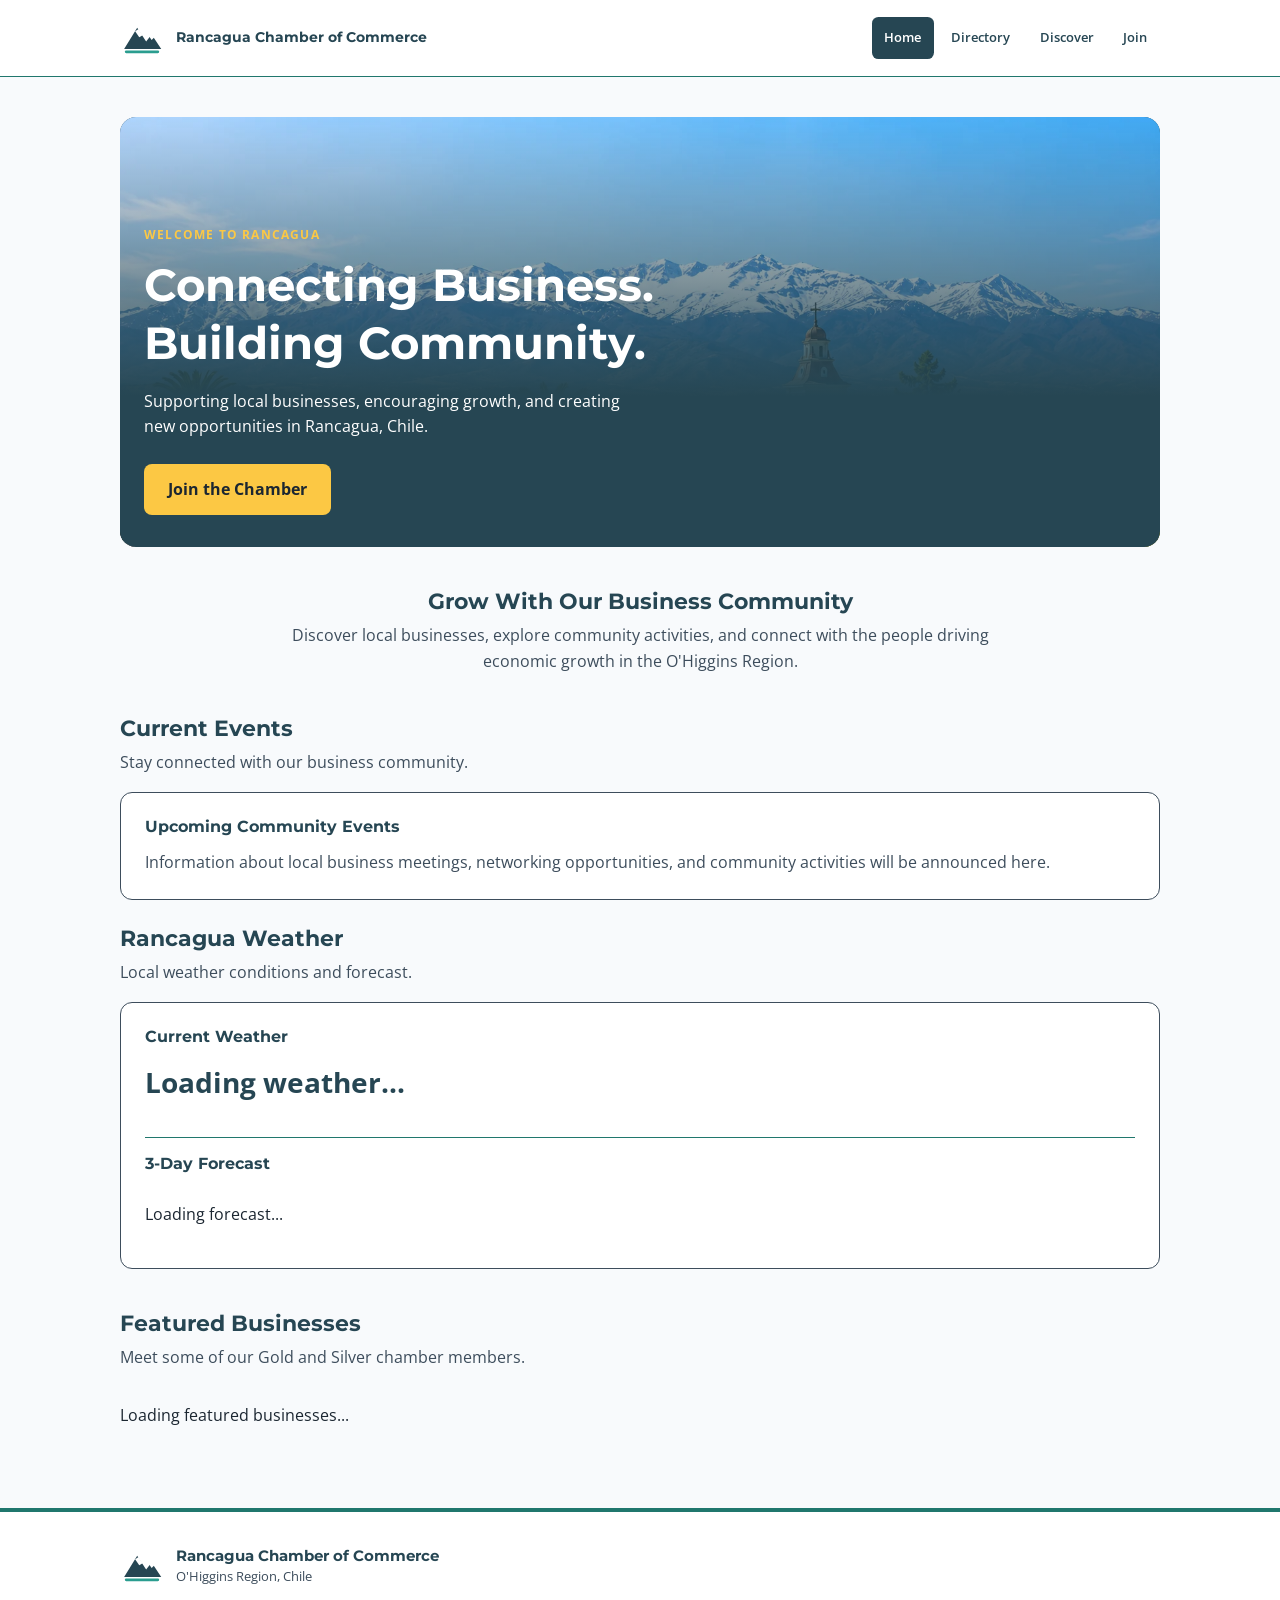
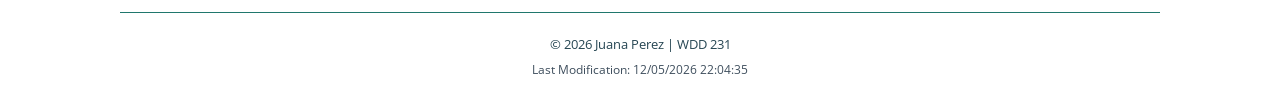
==== chamber/index.html @ cb7393d9 "create chamber/index and css to home" ====
<!DOCTYPE html>
<html lang="en">

<head>
    <meta charset="UTF-8">
    <meta name="viewport" content="width=device-width, initial-scale=1.0">

    <title>Home | Rancagua Chamber of Commerce</title>
    <meta name="description"
        content="Welcome to the Rancagua Chamber of Commerce. Discover local businesses, community events, weather updates, and opportunities to connect in Rancagua, Chile.">
    <meta name="author" content="Juana Perez">
    <meta name="theme-color" content="#264653">

    <link rel="icon" type="image/svg+xml" href="images/favicon.svg">

    <meta property="og:type" content="website">
    <meta property="og:title" content="Home | Rancagua Chamber of Commerce">
    <meta property="og:description"
        content="Connect with local businesses, discover events, and explore opportunities in Rancagua, Chile.">
    <meta property="og:image" content="https://jpgitidaho.github.io/wdd231/chamber/images/og-image.webp">
    <meta property="og:url" content="https://jpgitidaho.github.io/wdd231/chamber/index.html">
    <meta property="og:locale" content="en_US">

    <link rel="preconnect" href="https://fonts.googleapis.com">
    <link rel="preconnect" href="https://fonts.gstatic.com" crossorigin>
    <link
        href="https://fonts.googleapis.com/css2?family=Montserrat:wght@400;500;600;700;800&family=Open+Sans:wght@400;500;600;700&display=swap"
        rel="stylesheet">

    <link rel="stylesheet" href="styles/normalize.css">
    <link rel="stylesheet" href="styles/small.css">
    <link rel="stylesheet" href="styles/larger.css">

    <script src="scripts/navigation.js" defer></script>
    <script src="scripts/date.js" defer></script>
</head>

<body>
    <header class="site-header">
        <div class="header-container">
            <a href="index.html" class="brand" aria-label="Rancagua Chamber of Commerce - Home">
                <img src="images/favicon.svg" alt="" width="48" height="48">
                <span class="brand-name">Rancagua Chamber of Commerce</span>
            </a>

            <button id="menu-button" class="menu-button" type="button" aria-label="Open navigation menu"
                aria-controls="primary-navigation" aria-expanded="false">
                ☰
            </button>
        </div>
    </header>

    <nav id="primary-navigation" class="site-nav" aria-label="Main navigation">
        <ul>
            <li><a href="index.html" aria-current="page">Home</a></li>
            <li><a href="directory.html">Directory</a></li>
            <li><a href="discover.html">Discover</a></li>
            <li><a href="join.html">Join</a></li>
        </ul>
    </nav>

    <main>
        <section class="home-hero" aria-labelledby="home-heading">
            <img src="images/chamber-home-hero.webp" alt="Panoramic view of Rancagua and the Andes" width="1599" height="900"
                fetchpriority="high">

            <div class="hero-content">
                <p class="hero-eyebrow">WELCOME TO RANCAGUA</p>
                <h1 id="home-heading">Connecting Business. Building Community.</h1>
                <p>Supporting local businesses, encouraging growth, and creating new opportunities in Rancagua, Chile.
                </p>
                <a href="join.html" class="hero-cta">Join the Chamber</a>
            </div>
        </section>

        <section class="home-intro" aria-labelledby="welcome-heading">
            <h2 id="welcome-heading">Grow With Our Business Community</h2>
            <p>Discover local businesses, explore community activities, and connect with the people driving economic
                growth in the O'Higgins Region.</p>
        </section>

        <div class="home-information">
            <section class="home-events" aria-labelledby="events-heading">
                <div class="section-heading">
                    <h2 id="events-heading">Current Events</h2>
                    <p>Stay connected with our business community.</p>
                </div>

                <div class="events-container">
                    <article class="event-card">
                        <h3>Upcoming Community Events</h3>
                        <p>Information about local business meetings, networking opportunities, and community activities
                            will be announced here.</p>
                    </article>
                </div>
            </section>

            <section class="home-weather" aria-labelledby="weather-heading">
                <div class="section-heading">
                    <h2 id="weather-heading">Rancagua Weather</h2>
                    <p>Local weather conditions and forecast.</p>
                </div>

                <div class="weather-card">
                    <div class="current-weather">
                        <h3>Current Weather</h3>
                        <p id="weather-temperature">Loading weather...</p>
                        <p id="weather-description"></p>
                    </div>

                    <div class="weather-forecast">
                        <h3>3-Day Forecast</h3>
                        <div id="forecast-container" aria-live="polite">
                            <p>Loading forecast...</p>
                        </div>
                    </div>
                </div>
            </section>
        </div>

        <section class="home-spotlights" aria-labelledby="spotlights-heading">
            <div class="section-heading">
                <h2 id="spotlights-heading">Featured Businesses</h2>
                <p>Meet some of our Gold and Silver chamber members.</p>
            </div>
            <div id="spotlight-container" class="members-grid" aria-live="polite">
                <p>Loading featured businesses...</p>
            </div>
        </section>
    </main>

    <footer id="site-footer" class="site-footer">
        <div class="footer-container">
            <div class="footer-top">
                <div class="footer-brand">
                    <img src="images/favicon.svg" alt="" width="48" height="48">
                    <div>
                        <h2>Rancagua Chamber of Commerce</h2>
                        <p>O'Higgins Region, Chile</p>
                    </div>
                </div>
            </div>

            <div class="footer-bottom">
                <p>&copy; <span id="currentyear"></span> Juana Perez | WDD 231</p>
                <p class="last-modified">
                    Last Modification: <span id="lastModified"></span>
                </p>
            </div>
        </div>
    </footer>
</body>

</html>
---- chamber/styles/small.css ----
:root {
    --primary: #264653;
    --secondary: #20776d;
    --accent: #fcc844;
    --background: #F8FAFC;
    --surface: #FFFFFF;
    --text: #1B2631;
    --text-muted: #3D4D5C;
}

* {
    box-sizing: border-box;
}

body {
    min-width: 320px;
    margin: 0;
    background: var(--background);
    color: var(--text);
    font-family: "Open Sans", sans-serif;
    line-height: 1.6;
}

h1,
h2,
h3 {
    font-family: "Montserrat", sans-serif;
    line-height: 1.3;
}

img {
    display: block;
    max-width: 100%;
}

button {
    font: inherit;
    cursor: pointer;
}

a {
    color: var(--primary);
}

a:focus-visible,
button:focus-visible {
    outline: 3px solid var(--accent);
    outline-offset: 3px;
}

.site-header {
    background: var(--surface);
}

.header-container {
    display: flex;
    align-items: center;
    justify-content: space-between;
    gap: 1rem;
    max-width: 1040px;
    min-height: 72px;
    margin: auto;
    padding: 0.75rem 1rem;
}

.brand,
.footer-brand {
    display: flex;
    align-items: center;
    gap: 0.75rem;
}

.brand {
    min-width: 0;
    text-decoration: none;
}

.brand img,
.footer-brand img {
    width: 44px;
    height: 44px;
    flex-shrink: 0;
}

.brand-name {
    font-family: "Montserrat", sans-serif;
    font-size: 0.85rem;
    font-weight: 700;
}

.menu-button {
    padding: 0.4rem 0.6rem;
    border: 1px solid var(--secondary);
    border-radius: 0.5rem;
    background: var(--surface);
    color: var(--primary);
    font-size: 1.5rem;
}

.site-nav {
    display: none;
    background: var(--primary);
}

.site-nav.open {
    display: block;
}

.site-nav ul {
    max-width: 1040px;
    margin: auto;
    padding: 0.5rem 1rem;
    list-style: none;
}

.site-nav a {
    display: block;
    padding: 0.8rem 1rem;
    border-radius: 0.4rem;
    color: var(--surface);
    font-weight: 600;
    text-decoration: none;
}

.site-nav a:hover,
.site-nav a[aria-current="page"] {
    background: var(--accent);
    color: var(--text);
}

main {
    width: min(100% - 2rem, 1040px);
    min-height: 100vh;
    margin: auto;
    padding: 1.75rem 0 3rem;
}

.directory-header {
    position: relative;
    overflow: hidden;
    padding: 2.25rem 1.5rem;
    border-radius: 1rem;
    background-color: var(--primary);
    color: var(--surface);
}

.directory-header::after {
    content: "";
    position: absolute;
    right: -70px;
    top: -90px;
    width: 240px;
    height: 240px;
    border: 2px solid var(--accent);
    border-radius: 50%;
    opacity: 0.35;
    pointer-events: none;
}

.directory-header-content {
    position: relative;
    z-index: 1;
    max-width: 650px;
}

.directory-eyebrow {
    display: inline-block;
    margin: 0 0 1rem;
    padding: 0.35rem 0.7rem;
    border: 1px solid var(--accent);
    border-radius: 0.35rem;
    color: var(--surface);
    font-size: 0.7rem;
    font-weight: 700;
    letter-spacing: 0.1em;
}

.directory-header h1 {
    margin: 0 0 0.8rem;
    color: var(--surface);
    font-size: clamp(1.8rem, 5vw, 2.7rem);
    font-weight: 800;
}

.directory-intro {
    max-width: 55ch;
    margin: 0;
    font-size: 0.9rem;
}

.directory-toolbar {
    display: flex;
    flex-wrap: wrap;
    align-items: center;
    justify-content: space-between;
    gap: 1rem;
    margin: 1.5rem 0 1.25rem;
    padding: 1rem;
    border: 1px solid var(--text-muted);
    border-radius: 0.75rem;
    background: var(--surface);
}

.directory-toolbar-text {
    display: flex;
    align-items: center;
    gap: 0.75rem;
}

.toolbar-indicator {
    width: 4px;
    height: 38px;
    border-radius: 4px;
    background: var(--secondary);
}

.directory-toolbar h2 {
    margin: 0;
    color: var(--primary);
    font-size: 1rem;
}

.directory-toolbar p {
    margin: 0;
    color: var(--text-muted);
    font-size: 0.75rem;
}

.directory-controls {
    display: flex;
    gap: 0.35rem;
    padding: 0.3rem;
    border-radius: 0.6rem;
    background: var(--background);
}

.view-button {
    padding: 0.6rem 0.85rem;
    border: 0;
    border-radius: 0.4rem;
    background: transparent;
    color: var(--primary);
    font-size: 0.8rem;
    font-weight: 700;
}

.view-button:hover {
    background: var(--accent);
    color: var(--text);
}

.view-button[aria-pressed="true"] {
    background: var(--primary);
    color: var(--surface);
}

.members-grid {
    display: grid;
    grid-template-columns: minmax(0, 1fr);
    align-items: start;
    gap: 1rem;
}

.member-card {
    min-width: 0;
    overflow: hidden;
    border: 1px solid var(--text-muted);
    border-radius: 0.75rem;
    background: var(--surface);
    transition: transform 0.25s ease;
}

.member-card:hover {
    transform: translateY(-4px);
}

.member-card img {
    width: 112px;
    height: 112px;
    margin: 1rem auto 0.35rem;
    object-fit: contain;
    border-radius: 0.4rem;
}

.member-info {
    padding: 0.85rem 1rem;
    overflow-wrap: anywhere;
}

.member-heading {
    display: flex;
    align-items: center;
    justify-content: space-between;
    flex-wrap: wrap;
    gap: 0.35rem;
    margin-bottom: 0.45rem;
}

.member-info .member-category {
    margin: 0;
    color: var(--primary);
    font-size: 0.7rem;
    font-weight: 700;
    text-transform: uppercase;
    letter-spacing: 0.04em;
}

.membership-badge {
    padding: 0.2rem 0.55rem;
    border-radius: 1rem;
    background: var(--background);
    color: var(--primary);
    font-size: 0.7rem;
    font-weight: 700;
}

.membership-1 {
    border: 1px solid var(--secondary);
}

.membership-2 {
    border: 1px solid var(--text-muted);
}

.membership-3 {
    background: var(--accent);
    color: var(--text);
}

.member-info h2 {
    margin: 0 0 0.4rem;
    color: var(--primary);
    font-size: 1.05rem;
}

.member-info p {
    margin: 0.25rem 0;
    color: var(--text-muted);
    font-size: 0.82rem;
}

.member-description {
    line-height: 1.55;
}

.member-details {
    margin-top: 0.7rem;
    padding-top: 0.65rem;
    border-top: 1px solid var(--secondary);
}

.member-address,
.member-phone {
    display: flex;
    align-items: flex-start;
    gap: 0.45rem;
}

.member-address::before {
    content: "⌖";
}

.member-phone::before {
    content: "☎";
}

.member-address::before,
.member-phone::before {
    flex-shrink: 0;
    color: var(--secondary);
}

.member-info a {
    display: inline-block;
    margin-top: 0.4rem;
    font-size: 0.82rem;
    font-weight: 700;
}

.member-details a:not([href]) {
    color: var(--text-muted);
    cursor: default;
    text-decoration: none;
}

.members-grid .member-card,
.members-grid .member-info {
    display: flex;
    flex-direction: column;
}

.members-grid .member-info {
    flex: 1;
}

.members-grid .member-description {
    flex: 1;
}

.members-list {
    display: flex;
    flex-direction: column;
    gap: 0.7rem;
}

.members-list .member-card img {
    display: none;
}

.members-list .member-heading,
.members-list .member-info h2 {
    margin-bottom: 0.3rem;
}

.members-list .member-description {
    margin: 0.25rem 0;
}

.members-list .member-details {
    margin-top: 0.5rem;
    padding-top: 0.5rem;
}
/******************Home**********************/

.home-hero {
    position: relative;
    min-height: 430px;
    overflow: hidden;
    border-radius: 1rem;
    background: var(--primary);
    color: var(--surface);
}

.home-hero img {
    position: absolute;
    width: 100%;
    height: 100%;
    object-fit: cover;
}

.home-hero::after {
    content: "";
    position: absolute;
    inset: 0;
    background: linear-gradient(
        0deg,
        var(--primary) 5%,
        var(--primary) 35%,
        transparent 100%
    );
}

.hero-content {
    position: relative;
    z-index: 1;
    display: flex;
    flex-direction: column;
    align-items: flex-start;
    justify-content: flex-end;
    min-height: 430px;
    padding: 2rem 1.5rem;
}

.hero-eyebrow {
    margin: 0 0 0.75rem;
    color: var(--accent);
    font-size: 0.75rem;
    font-weight: 700;
    letter-spacing: 0.1em;
}

.hero-content h1 {
    max-width: 550px;
    margin: 0;
    font-size: clamp(1.8rem, 6vw, 2.8rem);
}

.hero-content > p:not(.hero-eyebrow) {
    max-width: 480px;
    margin: 1rem 0 1.5rem;
}

.hero-cta {
    display: inline-block;
    padding: 0.8rem 1.5rem;
    border-radius: 0.5rem;
    background: var(--accent);
    color: var(--text);
    font-weight: 700;
    text-decoration: none;
    transition: transform 0.2s ease;
}

.hero-cta:hover {
    transform: translateY(-3px);
}

.hero-cta:focus-visible {
    outline: 3px solid var(--surface);
    outline-offset: 3px;
}

.home-intro {
    max-width: 750px;
    margin: 2.5rem auto;
    text-align: center;
}

.home-intro h2,
.section-heading h2 {
    margin: 0 0 0.5rem;
    color: var(--primary);
    font-size: 1.35rem;
}

.home-intro p,
.section-heading p {
    margin: 0;
    color: var(--text-muted);
}

.home-information {
    display: grid;
    gap: 1.5rem;
}

.home-events,
.home-weather,
.home-spotlights {
    min-width: 0;
}

.section-heading {
    margin-bottom: 1rem;
}

.events-container,
.weather-card {
    padding: 1.5rem;
    border: 1px solid var(--text-muted);
    border-radius: 0.75rem;
    background: var(--surface);
}

.event-card h3,
.weather-card h3 {
    margin: 0 0 0.75rem;
    color: var(--primary);
    font-size: 1rem;
}

.event-card p {
    margin: 0;
    color: var(--text-muted);
}

.current-weather {
    padding-bottom: 1rem;
    border-bottom: 1px solid var(--secondary);
}

#weather-temperature {
    margin: 0.5rem 0;
    color: var(--primary);
    font-size: 1.75rem;
    font-weight: 700;
}

#weather-description {
    color: var(--text-muted);
    text-transform: capitalize;
}

.weather-forecast {
    padding-top: 1rem;
}

#forecast-container {
    display: grid;
    gap: 0.75rem;
}

.home-spotlights {
    margin-top: 2.5rem;
}

.site-footer {
    border-top: 4px solid var(--secondary);
    background: var(--surface);
}

.footer-container {
    width: min(100% - 2rem, 1040px);
    margin: auto;
    padding: 2rem 0 1.5rem;
}

.footer-top {
    display: flex;
    align-items: center;
    gap: 1rem;
    padding-bottom: 1.5rem;
}

.footer-brand h2 {
    margin: 0;
    color: var(--primary);
    font-size: 0.95rem;
}

.footer-brand p {
    margin: 0;
    color: var(--text-muted);
    font-size: 0.82rem;
}

.footer-bottom {
    padding-top: 1rem;
    border-top: 1px solid var(--secondary);
    text-align: center;
}

.footer-bottom p {
    margin: 0.3rem 0;
    color: var(--primary);
    font-size: 0.82rem;
}

.footer-bottom .last-modified {
    color: var(--text-muted);
    font-size: 0.75rem;
}

@media (prefers-reduced-motion: reduce) {
    *,
    *::before,
    *::after {
        animation: none !important;
        transition: none !important;
    }
}
---- chamber/styles/larger.css ----
@media (min-width: 640px) {
    .directory-header {
        padding: 2.75rem;
    }

    .members-grid {
        grid-template-columns: repeat(2, minmax(0, 1fr));
    }
}

@media (min-width: 800px) {
    body {
        display: grid;
        grid-template-columns: minmax(0, 1fr) auto;
        grid-template-areas:
            "header nav"
            "main main"
            "footer footer";
        align-content: start;
    }

    .site-header {
        grid-area: header;
        display: flex;
        align-items: center;
        border-bottom: 1px solid var(--secondary);
    }

    .header-container {
        width: 100%;
        max-width: none;
        min-height: 76px;
        margin: 0;
        padding: 0.75rem 1rem 0.75rem
            max(1rem, calc((100vw - 1040px) / 2));
    }

    .menu-button {
        display: none;
    }

    .site-nav,
    .site-nav.open {
        grid-area: nav;
        display: flex;
        align-items: center;
        border-bottom: 1px solid var(--secondary);
        background: var(--surface);
    }

    .site-nav ul {
        display: flex;
        align-items: center;
        justify-content: flex-end;
        gap: 0.25rem;
        min-height: 76px;
        margin: 0;
        padding: 0 max(1rem, calc((100vw - 1040px) / 2)) 0 0;
    }

    .site-nav a {
        padding: 0.65rem 0.8rem;
        color: var(--primary);
        font-size: 0.83rem;
    }

    .site-nav a:hover,
    .site-nav a[aria-current="page"] {
        background: var(--primary);
        color: var(--surface);
    }

    main {
        grid-area: main;
        padding: 2.5rem 0 4rem;
    }

    .directory-header {
        padding: 3rem 3.25rem;
    }

    .directory-header h1 {
        font-size: 2.6rem;
    }

    .members-grid {
        grid-template-columns: repeat(3, minmax(0, 1fr));
    }

    .members-list .member-info {
        display: grid;
        grid-template-columns: 1fr 1.3fr 1.1fr;
        grid-template-rows: auto auto;
        align-items: start;
        gap: 0.25rem 1.5rem;
    }

    .members-list .member-heading {
        grid-column: 1;
        grid-row: 1;
        margin: 0;
    }

    .members-list .member-info h2 {
        grid-column: 1;
        grid-row: 2;
        margin: 0;
    }

    .members-list .member-description {
        grid-column: 2;
        grid-row: 1 / 3;
        align-self: center;
        margin: 0;
    }

    .members-list .member-details {
        grid-column: 3;
        grid-row: 1 / 3;
        align-self: center;
        margin: 0;
        padding: 0;
        border: 0;
    }

    .site-footer {
        grid-area: footer;
    }
}
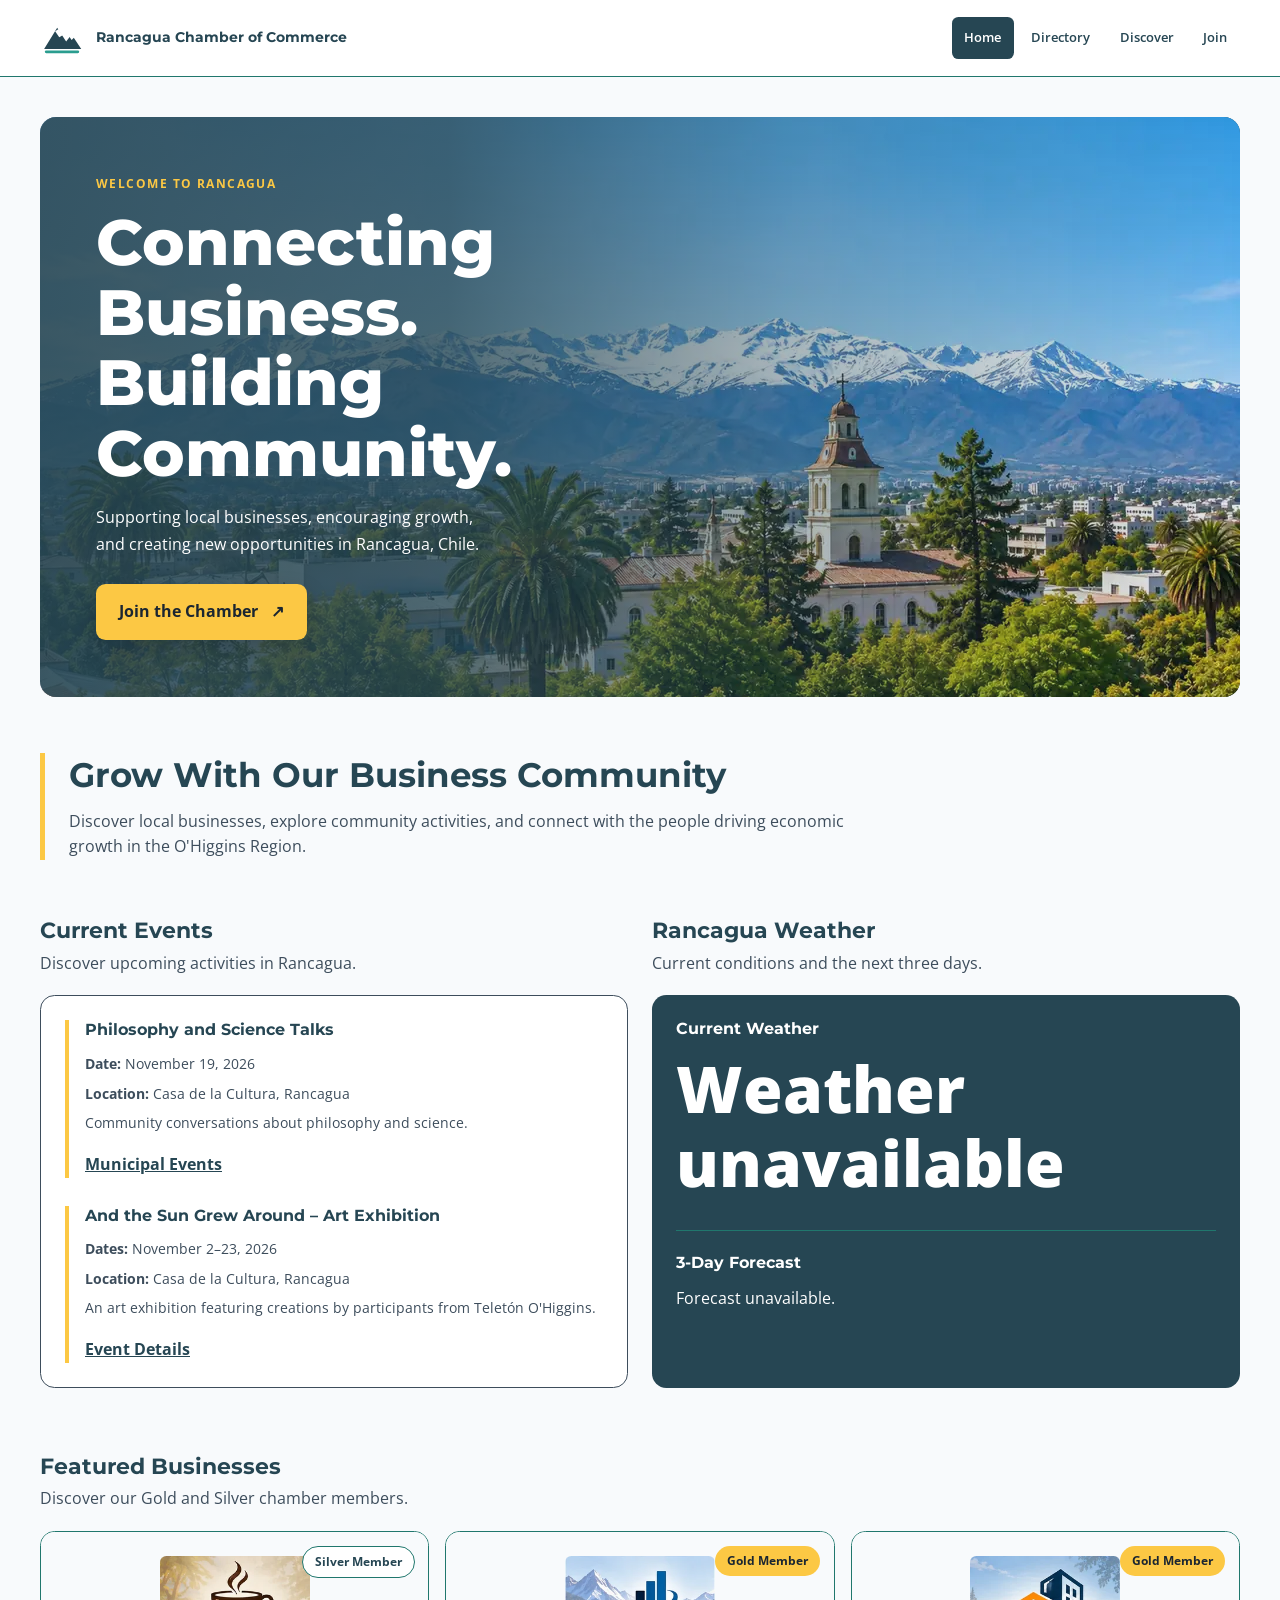
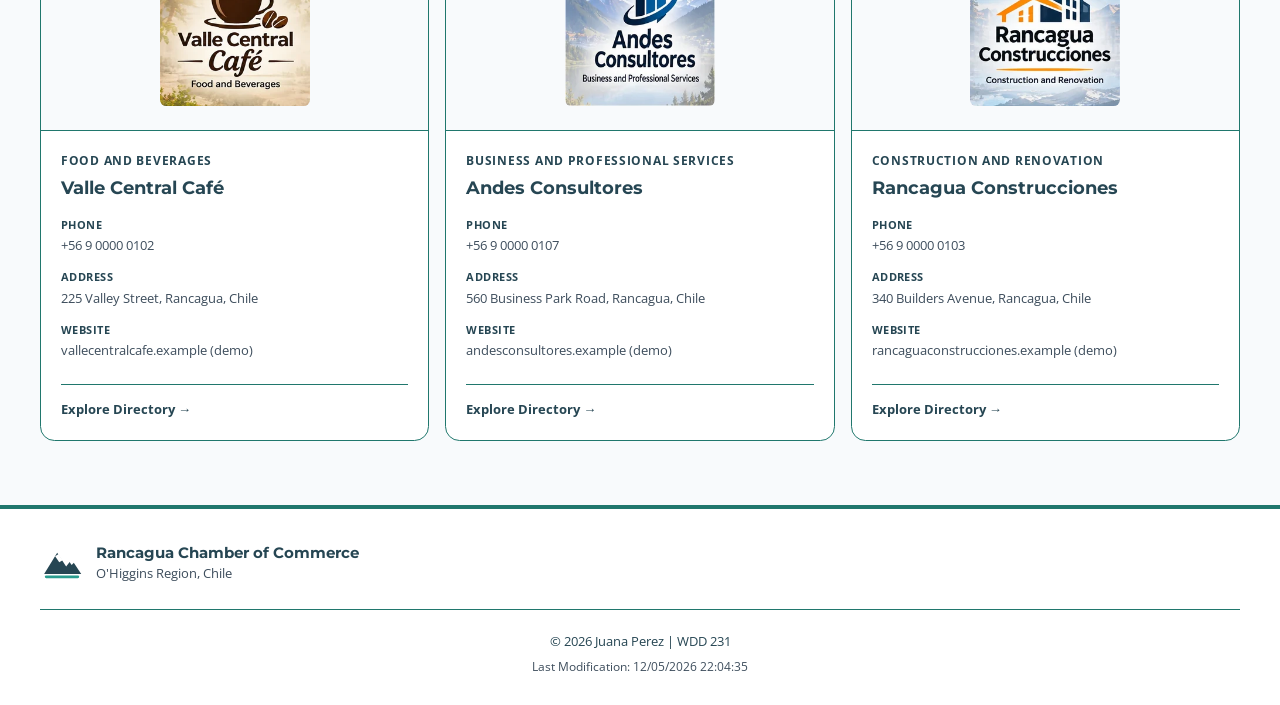
==== commit b29ce61b: "Complete W03 Chamber Home and accessibility improvements" ====
--- a/chamber/index.html
+++ b/chamber/index.html
@@ -1,31 +1,28 @@
+
 <!DOCTYPE html>
 <html lang="en">
 
 <head>
     <meta charset="UTF-8">
     <meta name="viewport" content="width=device-width, initial-scale=1.0">
+    <meta name="description" content="Explore local businesses, community events, weather, and membership opportunities with the Rancagua Chamber of Commerce in Chile.">
+    <meta name="author" content="Juana Perez">
+    <meta name="theme-color" content="#264653">
 
     <title>Home | Rancagua Chamber of Commerce</title>
-    <meta name="description"
-        content="Welcome to the Rancagua Chamber of Commerce. Discover local businesses, community events, weather updates, and opportunities to connect in Rancagua, Chile.">
-    <meta name="author" content="Juana Perez">
-    <meta name="theme-color" content="#264653">
 
     <link rel="icon" type="image/svg+xml" href="images/favicon.svg">
 
     <meta property="og:type" content="website">
     <meta property="og:title" content="Home | Rancagua Chamber of Commerce">
-    <meta property="og:description"
-        content="Connect with local businesses, discover events, and explore opportunities in Rancagua, Chile.">
+    <meta property="og:description" content="Supporting local businesses and connecting the community in Rancagua, Chile.">
     <meta property="og:image" content="https://jpgitidaho.github.io/wdd231/chamber/images/og-image.webp">
     <meta property="og:url" content="https://jpgitidaho.github.io/wdd231/chamber/index.html">
     <meta property="og:locale" content="en_US">
 
     <link rel="preconnect" href="https://fonts.googleapis.com">
     <link rel="preconnect" href="https://fonts.gstatic.com" crossorigin>
-    <link
-        href="https://fonts.googleapis.com/css2?family=Montserrat:wght@400;500;600;700;800&family=Open+Sans:wght@400;500;600;700&display=swap"
-        rel="stylesheet">
+    <link href="https://fonts.googleapis.com/css2?family=Montserrat:wght@400;500;600;700;800&family=Open+Sans:wght@400;500;600;700&display=swap" rel="stylesheet">
 
     <link rel="stylesheet" href="styles/normalize.css">
     <link rel="stylesheet" href="styles/small.css">
@@ -33,6 +30,8 @@
 
     <script src="scripts/navigation.js" defer></script>
     <script src="scripts/date.js" defer></script>
+    <script src="scripts/weather.js" defer></script>
+    <script src="scripts/spotlights.js" defer></script>
 </head>
 
 <body>
@@ -43,8 +42,13 @@
                 <span class="brand-name">Rancagua Chamber of Commerce</span>
             </a>
 
-            <button id="menu-button" class="menu-button" type="button" aria-label="Open navigation menu"
-                aria-controls="primary-navigation" aria-expanded="false">
+            <button
+                id="menu-button"
+                class="menu-button"
+                type="button"
+                aria-label="Open navigation menu"
+                aria-controls="primary-navigation"
+                aria-expanded="false">
                 ☰
             </button>
         </div>
@@ -61,36 +65,48 @@
 
     <main>
         <section class="home-hero" aria-labelledby="home-heading">
-            <img src="images/chamber-home-hero.webp" alt="Panoramic view of Rancagua and the Andes" width="1599" height="900"
+            <img
+                src="images/chamber-home-hero.webp"
+                alt="Panoramic landscape representing Rancagua and the Andes"
+                width="1599"
+                height="900"
                 fetchpriority="high">
 
             <div class="hero-content">
                 <p class="hero-eyebrow">WELCOME TO RANCAGUA</p>
                 <h1 id="home-heading">Connecting Business. Building Community.</h1>
-                <p>Supporting local businesses, encouraging growth, and creating new opportunities in Rancagua, Chile.
-                </p>
+                <p>Supporting local businesses, encouraging growth, and creating new opportunities in Rancagua, Chile.</p>
                 <a href="join.html" class="hero-cta">Join the Chamber</a>
             </div>
         </section>
 
         <section class="home-intro" aria-labelledby="welcome-heading">
             <h2 id="welcome-heading">Grow With Our Business Community</h2>
-            <p>Discover local businesses, explore community activities, and connect with the people driving economic
-                growth in the O'Higgins Region.</p>
+            <p>Discover local businesses, explore community activities, and connect with the people driving economic growth in the O'Higgins Region.</p>
         </section>
 
         <div class="home-information">
             <section class="home-events" aria-labelledby="events-heading">
                 <div class="section-heading">
                     <h2 id="events-heading">Current Events</h2>
-                    <p>Stay connected with our business community.</p>
+                    <p>Discover upcoming activities in Rancagua.</p>
                 </div>
 
                 <div class="events-container">
                     <article class="event-card">
-                        <h3>Upcoming Community Events</h3>
-                        <p>Information about local business meetings, networking opportunities, and community activities
-                            will be announced here.</p>
+                        <h3>Philosophy and Science Talks</h3>
+                        <p><strong>Date:</strong> November 19, 2026</p>
+                        <p><strong>Location:</strong> Casa de la Cultura, Rancagua</p>
+                        <p>Community conversations about philosophy and science.</p>
+                        <a href="https://munirancagua.gob.cl/" target="_blank" rel="noopener noreferrer">Municipal Events</a>
+                    </article>
+
+                    <article class="event-card">
+                        <h3>And the Sun Grew Around – Art Exhibition</h3>
+                        <p><strong>Dates:</strong> November 2–23, 2026</p>
+                        <p><strong>Location:</strong> Casa de la Cultura, Rancagua</p>
+                        <p>An art exhibition featuring creations by participants from Teletón O'Higgins.</p>
+                        <a href="https://munirancagua.gob.cl/agenda-municipal/y-el-sol-crecio-al-rededor-exposicion-artistica-de-la-teleton-llega-a-casa-de-la-cultura-rancagua" target="_blank" rel="noopener noreferrer">Event Details</a>
                     </article>
                 </div>
             </section>
@@ -98,13 +114,13 @@
             <section class="home-weather" aria-labelledby="weather-heading">
                 <div class="section-heading">
                     <h2 id="weather-heading">Rancagua Weather</h2>
-                    <p>Local weather conditions and forecast.</p>
+                    <p>Current conditions and the next three days.</p>
                 </div>
 
                 <div class="weather-card">
                     <div class="current-weather">
                         <h3>Current Weather</h3>
-                        <p id="weather-temperature">Loading weather...</p>
+                        <p id="weather-temperature" aria-live="polite">Loading weather...</p>
                         <p id="weather-description"></p>
                     </div>
 
@@ -121,8 +137,9 @@
         <section class="home-spotlights" aria-labelledby="spotlights-heading">
             <div class="section-heading">
                 <h2 id="spotlights-heading">Featured Businesses</h2>
-                <p>Meet some of our Gold and Silver chamber members.</p>
+                <p>Discover our Gold and Silver chamber members.</p>
             </div>
+
             <div id="spotlight-container" class="members-grid" aria-live="polite">
                 <p>Loading featured businesses...</p>
             </div>
@@ -151,4 +168,4 @@
     </footer>
 </body>
 
-</html>+</html>
--- a/chamber/styles/small.css
+++ b/chamber/styles/small.css
@@ -58,7 +58,7 @@
     align-items: center;
     justify-content: space-between;
     gap: 1rem;
-    max-width: 1040px;
+    max-width: 1200px;
     min-height: 72px;
     margin: auto;
     padding: 0.75rem 1rem;
@@ -108,7 +108,7 @@
 }
 
 .site-nav ul {
-    max-width: 1040px;
+    max-width: 1200px;
     margin: auto;
     padding: 0.5rem 1rem;
     list-style: none;
@@ -130,7 +130,7 @@
 }
 
 main {
-    width: min(100% - 2rem, 1040px);
+    width: min(100% - 2rem, 1200px);
     min-height: 100vh;
     margin: auto;
     padding: 1.75rem 0 3rem;
@@ -390,10 +390,7 @@
     flex-direction: column;
 }
 
-.members-grid .member-info {
-    flex: 1;
-}
-
+.members-grid .member-info,
 .members-grid .member-description {
     flex: 1;
 }
@@ -421,79 +418,148 @@
     margin-top: 0.5rem;
     padding-top: 0.5rem;
 }
-/******************Home**********************/
+
+.site-footer {
+    border-top: 4px solid var(--secondary);
+    background: var(--surface);
+}
+
+.footer-container {
+    width: min(100% - 2rem, 1200px);
+    margin: auto;
+    padding: 2rem 0 1.5rem;
+}
+
+.footer-top {
+    display: flex;
+    align-items: center;
+    gap: 1rem;
+    padding-bottom: 1.5rem;
+}
+
+.footer-brand h2 {
+    margin: 0;
+    color: var(--primary);
+    font-size: 0.95rem;
+}
+
+.footer-brand p {
+    margin: 0;
+    color: var(--text-muted);
+    font-size: 0.82rem;
+}
+
+.footer-bottom {
+    padding-top: 1rem;
+    border-top: 1px solid var(--secondary);
+    text-align: center;
+}
+
+.footer-bottom p {
+    margin: 0.3rem 0;
+    color: var(--primary);
+    font-size: 0.82rem;
+}
+
+.footer-bottom .last-modified {
+    color: var(--text-muted);
+    font-size: 0.75rem;
+}
 
 .home-hero {
     position: relative;
-    min-height: 430px;
+    min-height: 520px;
     overflow: hidden;
     border-radius: 1rem;
     background: var(--primary);
     color: var(--surface);
 }
 
-.home-hero img {
+.home-hero > img {
     position: absolute;
+    inset: 0;
+    z-index: 0;
     width: 100%;
     height: 100%;
     object-fit: cover;
+    object-position: center;
 }
 
 .home-hero::after {
     content: "";
     position: absolute;
     inset: 0;
+    z-index: 1;
     background: linear-gradient(
-        0deg,
-        var(--primary) 5%,
-        var(--primary) 35%,
-        transparent 100%
+        90deg,
+        rgb(38 70 83 / 82%) 0%,
+        rgb(38 70 83 / 68%) 34%,
+        rgb(38 70 83 / 28%) 58%,
+        rgb(38 70 83 / 8%) 100%
     );
 }
 
 .hero-content {
     position: relative;
-    z-index: 1;
+    z-index: 2;
     display: flex;
     flex-direction: column;
     align-items: flex-start;
-    justify-content: flex-end;
-    min-height: 430px;
-    padding: 2rem 1.5rem;
+    justify-content: center;
+    min-height: 520px;
+    max-width: 620px;
+    padding: 2rem;
 }
 
 .hero-eyebrow {
-    margin: 0 0 0.75rem;
+    margin: 0 0 0.85rem;
     color: var(--accent);
     font-size: 0.75rem;
     font-weight: 700;
-    letter-spacing: 0.1em;
+    letter-spacing: 0.12em;
+    text-transform: uppercase;
 }
 
 .hero-content h1 {
-    max-width: 550px;
-    margin: 0;
-    font-size: clamp(1.8rem, 6vw, 2.8rem);
+    max-width: 10ch;
+    margin: 0;
+    color: var(--surface);
+    font-size: clamp(2.4rem, 7vw, 4.5rem);
+    font-weight: 800;
+    line-height: 1.05;
+    text-wrap: balance;
 }
 
 .hero-content > p:not(.hero-eyebrow) {
-    max-width: 480px;
-    margin: 1rem 0 1.5rem;
+    max-width: 42ch;
+    margin: 1rem 0 1.6rem;
+    color: var(--surface);
+    font-size: 0.98rem;
+    line-height: 1.65;
 }
 
 .hero-cta {
-    display: inline-block;
-    padding: 0.8rem 1.5rem;
-    border-radius: 0.5rem;
+    display: inline-flex;
+    align-items: center;
+    gap: 0.8rem;
+    padding: 0.95rem 1.45rem;
+    border-radius: 0.6rem;
     background: var(--accent);
     color: var(--text);
     font-weight: 700;
     text-decoration: none;
-    transition: transform 0.2s ease;
+    box-shadow: 0 10px 24px rgb(0 0 0 / 18%);
+    transition: transform 0.2s ease, box-shadow 0.2s ease;
+}
+
+.hero-cta::after {
+    content: "↗";
+    font-size: 1rem;
 }
 
 .hero-cta:hover {
-    transform: translateY(-3px);
+    transform: translateY(-2px);
+    box-shadow: 0 14px 28px rgb(0 0 0 / 22%);
 }
 
 .hero-cta:focus-visible {
@@ -502,22 +568,32 @@
 }
 
 .home-intro {
-    max-width: 750px;
-    margin: 2.5rem auto;
-    text-align: center;
-}
-
-.home-intro h2,
-.section-heading h2 {
-    margin: 0 0 0.5rem;
-    color: var(--primary);
-    font-size: 1.35rem;
+    max-width: 830px;
+    margin: 3rem 0;
+    padding-left: 1.5rem;
+    border-left: 5px solid var(--accent);
+}
+
+.home-intro h2 {
+    margin: 0 0 0.75rem;
+    color: var(--primary);
+    font-size: clamp(1.5rem, 3vw, 2.1rem);
 }
 
 .home-intro p,
 .section-heading p {
     margin: 0;
     color: var(--text-muted);
+}
+
+.section-heading {
+    margin-bottom: 1.2rem;
+}
+
+.section-heading h2 {
+    margin: 0 0 0.35rem;
+    color: var(--primary);
+    font-size: 1.4rem;
 }
 
 .home-information {
@@ -531,105 +607,228 @@
     min-width: 0;
 }
 
-.section-heading {
-    margin-bottom: 1rem;
-}
-
 .events-container,
 .weather-card {
     padding: 1.5rem;
+    border-radius: 0.9rem;
+}
+
+.events-container {
     border: 1px solid var(--text-muted);
-    border-radius: 0.75rem;
     background: var(--surface);
+}
+
+.event-card {
+    padding-left: 1rem;
+    border-left: 4px solid var(--accent);
+}
+
+.event-card + .event-card {
+    margin-top: 1.75rem;
 }
 
 .event-card h3,
 .weather-card h3 {
     margin: 0 0 0.75rem;
-    color: var(--primary);
     font-size: 1rem;
 }
 
+.event-card h3 {
+    color: var(--primary);
+}
+
 .event-card p {
-    margin: 0;
+    margin: 0.45rem 0;
     color: var(--text-muted);
+    font-size: 0.87rem;
+}
+
+.event-card a {
+    display: inline-block;
+    margin-top: 0.65rem;
+    font-weight: 700;
+}
+
+.weather-card {
+    background: var(--primary);
+    color: var(--surface);
+}
+
+.weather-card h3 {
+    color: var(--surface);
 }
 
 .current-weather {
-    padding-bottom: 1rem;
+    padding-bottom: 1.4rem;
     border-bottom: 1px solid var(--secondary);
 }
 
 #weather-temperature {
     margin: 0.5rem 0;
-    color: var(--primary);
-    font-size: 1.75rem;
-    font-weight: 700;
+    font-size: clamp(2.5rem, 7vw, 4rem);
+    font-weight: 800;
+    line-height: 1.15;
 }
 
 #weather-description {
-    color: var(--text-muted);
+    margin: 0;
     text-transform: capitalize;
 }
 
 .weather-forecast {
-    padding-top: 1rem;
+    padding-top: 1.4rem;
 }
 
 #forecast-container {
     display: grid;
+    gap: 0.65rem;
+}
+
+
+.forecast-day {
+    padding: 0.85rem 0.75rem;
+    border-radius: 0.5rem;
+    background: var(--surface);
+    text-align: center;
+}
+
+.forecast-day h4 {
+    margin: 0;
+    padding-bottom: 0.6rem;
+    border-bottom: 3px solid var(--accent);
+    color: var(--primary);
+    font-size: 0.8rem;
+    font-weight: 700;
+}
+
+.forecast-day p {
+    margin: 0.6rem 0 0;
+    color: var(--primary);
+    font-size: 1.15rem;
+    font-weight: 700;
+}
+
+
+.home-spotlights {
+    margin-top: 3.5rem;
+}
+
+.home-spotlights .member-card {
+    display: flex;
+    flex-direction: column;
+    height: 100%;
+    border: 1px solid var(--secondary);
+    border-radius: 0.9rem;
+    background: var(--surface);
+    transition: transform 0.2s ease;
+}
+
+.home-spotlights .member-card:hover {
+    transform: translateY(-4px);
+}
+
+.spotlight-media {
+    position: relative;
+    display: grid;
+    place-items: center;
+    min-height: 190px;
+    padding: 1.5rem;
+    border-bottom: 1px solid var(--secondary);
+    background: var(--background);
+}
+
+.home-spotlights .spotlight-media img {
+    width: 150px;
+    height: 150px;
+    max-width: 100%;
+    margin: 0;
+    object-fit: contain;
+}
+
+.spotlight-badge {
+    position: absolute;
+    top: 0.85rem;
+    right: 0.85rem;
+    padding: 0.35rem 0.75rem;
+    font-size: 0.75rem;
+}
+
+.spotlight-badge.membership-2 {
+    border: 1px solid var(--secondary);
+    background: var(--surface);
+}
+
+.spotlight-badge.membership-3 {
+    background: var(--accent);
+    color: var(--text);
+}
+
+.home-spotlights .spotlight-info {
+    display: flex;
+    flex: 1;
+    flex-direction: column;
+    gap: 1rem;
+    padding: 1.25rem;
+}
+
+.spotlight-heading .member-category {
+    margin: 0 0 0.35rem;
+    color: var(--primary);
+    font-size: 0.75rem;
+    font-weight: 700;
+    letter-spacing: 0.06em;
+    text-transform: uppercase;
+}
+
+.spotlight-heading h3 {
+    margin: 0;
+    color: var(--primary);
+    font-size: 1.15rem;
+}
+
+.spotlight-contact {
+    display: grid;
     gap: 0.75rem;
 }
 
-.home-spotlights {
-    margin-top: 2.5rem;
-}
-
-.site-footer {
-    border-top: 4px solid var(--secondary);
-    background: var(--surface);
-}
-
-.footer-container {
-    width: min(100% - 2rem, 1040px);
-    margin: auto;
-    padding: 2rem 0 1.5rem;
-}
-
-.footer-top {
-    display: flex;
-    align-items: center;
-    gap: 1rem;
-    padding-bottom: 1.5rem;
-}
-
-.footer-brand h2 {
-    margin: 0;
-    color: var(--primary);
-    font-size: 0.95rem;
-}
-
-.footer-brand p {
+.spotlight-contact p {
+    display: grid;
+    gap: 0.1rem;
     margin: 0;
     color: var(--text-muted);
     font-size: 0.82rem;
-}
-
-.footer-bottom {
-    padding-top: 1rem;
+    overflow-wrap: anywhere;
+}
+
+.spotlight-label {
+    color: var(--primary);
+    font-size: 0.7rem;
+    font-weight: 700;
+    letter-spacing: 0.04em;
+    text-transform: uppercase;
+}
+
+.spotlight-contact a {
+    color: var(--primary);
+    text-underline-offset: 3px;
+}
+
+.spotlight-directory-link {
+    display: flex;
+    align-items: center;
+    justify-content: space-between;
+    gap: 1rem;
+    margin-top: auto;
+    padding-top: 0.9rem;
     border-top: 1px solid var(--secondary);
-    text-align: center;
-}
-
-.footer-bottom p {
-    margin: 0.3rem 0;
-    color: var(--primary);
-    font-size: 0.82rem;
-}
-
-.footer-bottom .last-modified {
-    color: var(--text-muted);
-    font-size: 0.75rem;
+    color: var(--primary);
+    font-weight: 700;
+    text-decoration: none;
+}
+
+.spotlight-directory-link:hover {
+    text-decoration: underline;
+    text-underline-offset: 4px;
 }
 
 @media (prefers-reduced-motion: reduce) {
--- a/chamber/styles/larger.css
+++ b/chamber/styles/larger.css
@@ -6,6 +6,19 @@
 
     .members-grid {
         grid-template-columns: repeat(2, minmax(0, 1fr));
+    }
+
+    .home-hero,
+    .hero-content {
+        min-height: 510px;
+    }
+
+    .hero-content {
+        padding: 2.5rem;
+    }
+
+    #forecast-container {
+        grid-template-columns: repeat(3, minmax(0, 1fr));
     }
 }
 
@@ -28,12 +41,18 @@
     }
 
     .header-container {
+        display: flex;
+        align-items: center;
         width: 100%;
         max-width: none;
         min-height: 76px;
         margin: 0;
         padding: 0.75rem 1rem 0.75rem
-            max(1rem, calc((100vw - 1040px) / 2));
+            max(1rem, calc((100vw - 1200px) / 2));
+    }
+
+    .brand-name {
+        font-size: 0.9rem;
     }
 
     .menu-button {
@@ -56,7 +75,7 @@
         gap: 0.25rem;
         min-height: 76px;
         margin: 0;
-        padding: 0 max(1rem, calc((100vw - 1040px) / 2)) 0 0;
+        padding: 0 max(1rem, calc((100vw - 1200px) / 2)) 0 0;
     }
 
     .site-nav a {
@@ -124,7 +143,101 @@
         border: 0;
     }
 
+    .home-hero {
+        position: relative;
+        display: block;
+        min-height: 560px;
+        overflow: hidden;
+        border-radius: 1rem;
+    }
+
+    .home-hero > img {
+        position: absolute;
+        inset: 0;
+        width: 100%;
+        height: 100%;
+        object-fit: cover;
+        object-position: center;
+    }
+
+    .home-hero::after {
+        content: "";
+        position: absolute;
+        inset: 0;
+        z-index: 1;
+        background: linear-gradient(
+            90deg,
+            rgb(38 70 83 / 90%) 0%,
+            rgb(38 70 83 / 80%) 34%,
+            rgb(38 70 83 / 40%) 62%,
+            rgb(38 70 83 / 10%) 100%
+        );
+        pointer-events: none;
+    }
+
+    .home-hero .hero-content {
+        position: relative;
+        z-index: 2;
+        display: flex;
+        flex-direction: column;
+        align-items: flex-start;
+        justify-content: center;
+        width: min(100%, 680px);
+        max-width: 680px;
+        min-height: 560px;
+        margin: 0;
+        padding: 3rem;
+        background: transparent;
+    }
+
+    .hero-content h1 {
+        max-width: 12ch;
+        font-size: clamp(3.2rem, 5vw, 4.5rem);
+        line-height: 1.1;
+    }
+
+    .hero-content > p:not(.hero-eyebrow) {
+        max-width: 44ch;
+        font-size: 1rem;
+        line-height: 1.7;
+    }
+
+    .home-intro {
+        margin: 3.5rem 0;
+    }
+
+    .home-information {
+        grid-template-columns: repeat(2, minmax(0, 1fr));
+        align-items: stretch;
+    }
+
+    .home-events,
+    .home-weather {
+        display: flex;
+        flex-direction: column;
+    }
+
+    .events-container,
+    .weather-card {
+        flex: 1;
+    }
+
+    .home-spotlights {
+        margin-top: 4rem;
+    }
+
     .site-footer {
         grid-area: footer;
     }
 }
+
+@media (min-width: 1100px) {
+    .home-hero,
+    .home-hero .hero-content {
+        min-height: 580px;
+    }
+
+    .home-hero .hero-content {
+        padding: 3.5rem;
+    }
+}
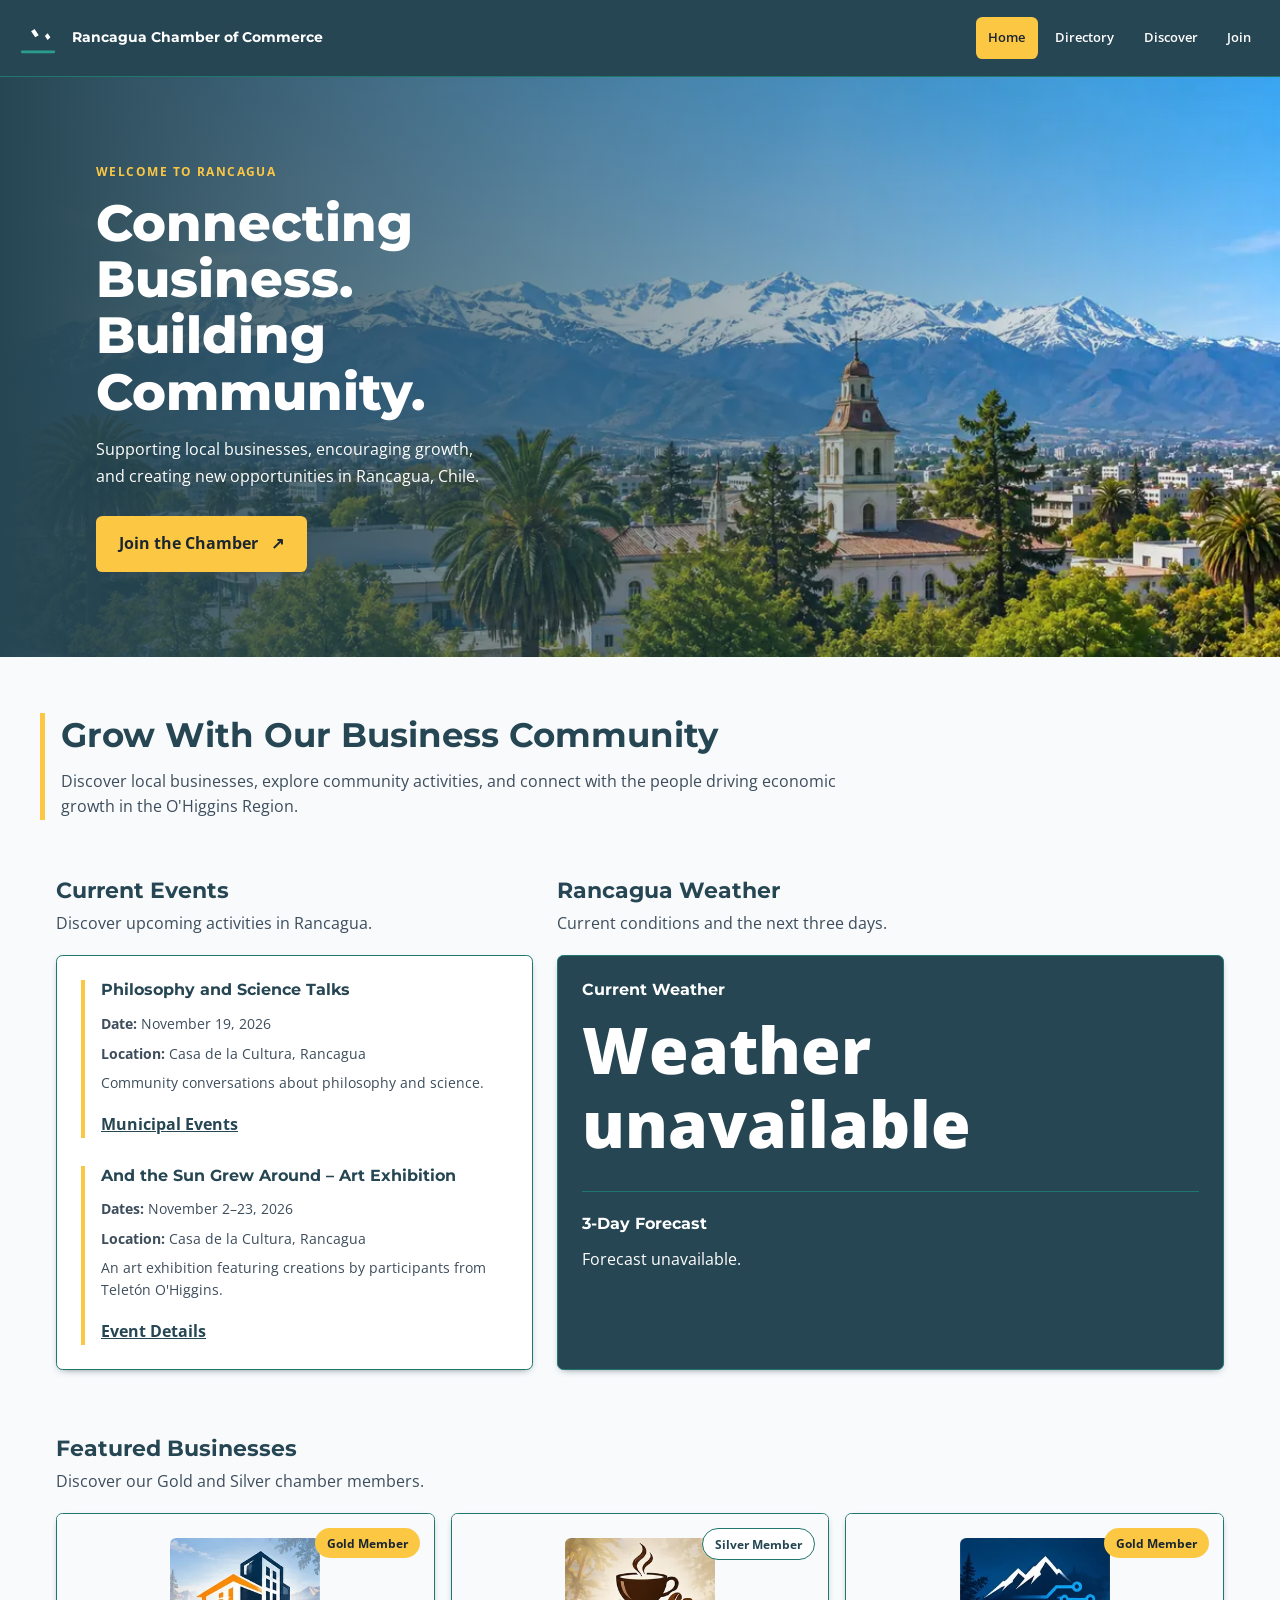
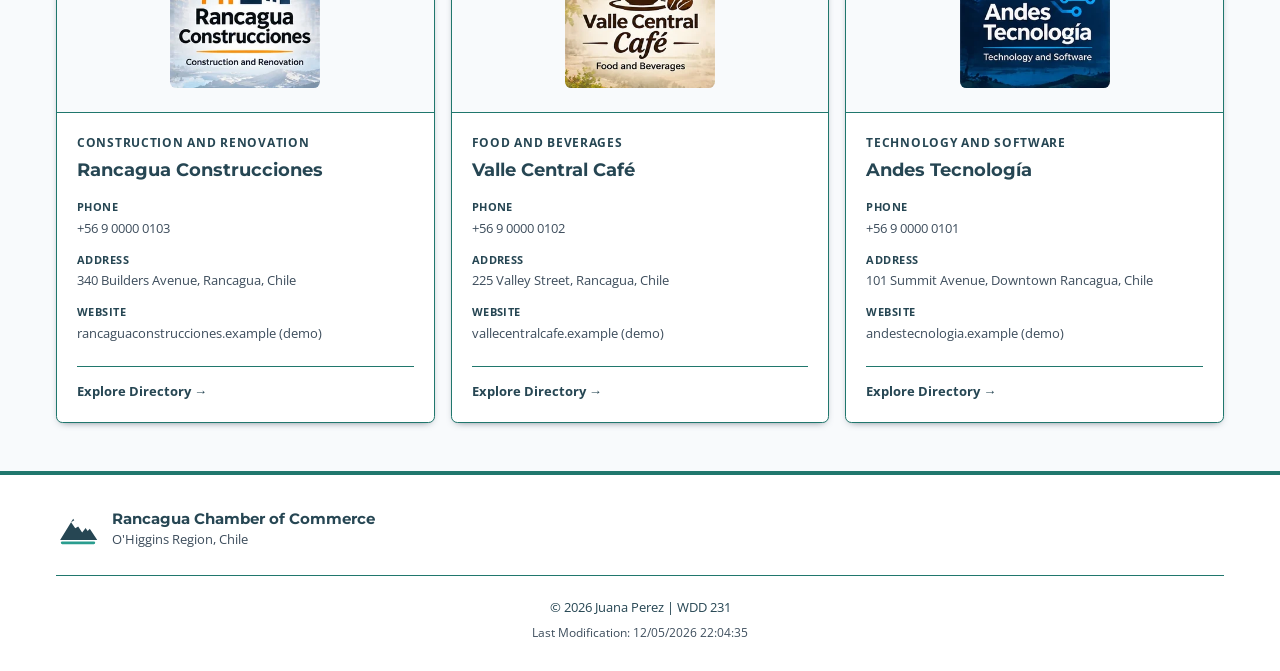
==== commit 579a96ff: "edit hero" ====
--- a/chamber/index.html
+++ b/chamber/index.html
@@ -34,7 +34,7 @@
     <script src="scripts/spotlights.js" defer></script>
 </head>
 
-<body>
+<body class="home-page">
     <header class="site-header">
         <div class="header-container">
             <a href="index.html" class="brand" aria-label="Rancagua Chamber of Commerce - Home">
--- a/chamber/styles/small.css
+++ b/chamber/styles/small.css
@@ -1,4 +1,3 @@
-
 :root {
     --primary: #264653;
     --secondary: #20776d;
@@ -39,6 +38,19 @@
     cursor: pointer;
 }
 
+.member-card,
+.events-container,
+.weather-card,
+.forecast-day,
+.membership-card,
+.place-card,
+.join-form,
+.thankyou-content {
+    border: 1px solid var(--secondary);
+    border-radius: 0.4rem;
+    box-shadow: 0 3px 9px -5px var(--text-muted);
+}
+
 a {
     color: var(--primary);
 }
@@ -50,6 +62,9 @@
 }
 
 .site-header {
+    position: sticky;
+    top: 0;
+    z-index: 10;
     background: var(--surface);
 }
 
@@ -90,6 +105,8 @@
 }
 
 .menu-button {
+    min-height: 44px;
+    line-height: 1;
     padding: 0.4rem 0.6rem;
     border: 1px solid var(--secondary);
     border-radius: 0.5rem;
@@ -105,6 +122,11 @@
 
 .site-nav.open {
     display: block;
+    position: fixed;
+    top: 72px;
+    left: 0;
+    right: 0;
+    z-index: 9;
 }
 
 .site-nav ul {
@@ -130,17 +152,56 @@
 }
 
 main {
-    width: min(100% - 2rem, 1200px);
+    width: 100%;
+    max-width: 1200px;
     min-height: 100vh;
-    margin: auto;
-    padding: 1.75rem 0 3rem;
+    margin: 0 auto;
+    padding: 1.75rem 1rem 3rem;
+}
+
+.home-page main {
+    max-width: none;
+    padding: 0 0 3rem;
+}
+
+.home-page .home-hero {
+    border-radius: 0;
+}
+
+.home-page .hero-content {
+    width: 100%;
+    max-width: 1200px;
+    margin: 0 auto;
+}
+
+.home-page .home-intro,
+.home-page .home-information,
+.home-page .home-spotlights {
+    width: 100%;
+    max-width: 1200px;
+    margin-left: auto;
+    margin-right: auto;
+    padding-left: 1rem;
+    padding-right: 1rem;
+}
+
+.home-page .home-intro p {
+    max-width: 830px;
+}
+
+.home-page .site-header {
+    background: var(--primary);
+}
+
+.home-page .brand {
+    color: var(--surface);
 }
 
 .directory-header {
     position: relative;
     overflow: hidden;
     padding: 2.25rem 1.5rem;
-    border-radius: 1rem;
+    border-radius: 0.5rem;
     background-color: var(--primary);
     color: var(--surface);
 }
@@ -179,7 +240,7 @@
 .directory-header h1 {
     margin: 0 0 0.8rem;
     color: var(--surface);
-    font-size: clamp(1.8rem, 5vw, 2.7rem);
+    font-size: 1.8rem;
     font-weight: 800;
 }
 
@@ -190,19 +251,23 @@
 }
 
 .directory-toolbar {
-    display: flex;
-    flex-wrap: wrap;
+    display: grid;
+    grid-template-columns: 1fr;
+    grid-template-areas:
+        "summary"
+        "controls";
     align-items: center;
-    justify-content: space-between;
     gap: 1rem;
     margin: 1.5rem 0 1.25rem;
     padding: 1rem;
     border: 1px solid var(--text-muted);
-    border-radius: 0.75rem;
+    border-radius: 0.4rem;
     background: var(--surface);
 }
 
 .directory-toolbar-text {
+    grid-area: summary;
+    min-width: 0;
     display: flex;
     align-items: center;
     gap: 0.75rem;
@@ -228,10 +293,12 @@
 }
 
 .directory-controls {
+    grid-area: controls;
+    justify-self: start;
     display: flex;
     gap: 0.35rem;
     padding: 0.3rem;
-    border-radius: 0.6rem;
+    border-radius: 0.4rem;
     background: var(--background);
 }
 
@@ -257,7 +324,7 @@
 
 .members-grid {
     display: grid;
-    grid-template-columns: minmax(0, 1fr);
+    grid-template-columns: 1fr;
     align-items: start;
     gap: 1rem;
 }
@@ -265,8 +332,6 @@
 .member-card {
     min-width: 0;
     overflow: hidden;
-    border: 1px solid var(--text-muted);
-    border-radius: 0.75rem;
     background: var(--surface);
     transition: transform 0.25s ease;
 }
@@ -378,12 +443,6 @@
     font-weight: 700;
 }
 
-.member-details a:not([href]) {
-    color: var(--text-muted);
-    cursor: default;
-    text-decoration: none;
-}
-
 .members-grid .member-card,
 .members-grid .member-info {
     display: flex;
@@ -425,9 +484,10 @@
 }
 
 .footer-container {
-    width: min(100% - 2rem, 1200px);
-    margin: auto;
-    padding: 2rem 0 1.5rem;
+    width: 100%;
+    max-width: 1200px;
+    margin: 0 auto;
+    padding: 2rem 1rem 1.5rem;
 }
 
 .footer-top {
@@ -470,12 +530,11 @@
     position: relative;
     min-height: 520px;
     overflow: hidden;
-    border-radius: 1rem;
     background: var(--primary);
     color: var(--surface);
 }
 
-.home-hero > img {
+.home-hero>img {
     position: absolute;
     inset: 0;
     z-index: 0;
@@ -490,13 +549,7 @@
     position: absolute;
     inset: 0;
     z-index: 1;
-    background: linear-gradient(
-        90deg,
-        rgb(38 70 83 / 82%) 0%,
-        rgb(38 70 83 / 68%) 34%,
-        rgb(38 70 83 / 28%) 58%,
-        rgb(38 70 83 / 8%) 100%
-    );
+    background: linear-gradient(to right, var(--primary), transparent);
 }
 
 .hero-content {
@@ -524,13 +577,12 @@
     max-width: 10ch;
     margin: 0;
     color: var(--surface);
-    font-size: clamp(2.4rem, 7vw, 4.5rem);
+    font-size: 2.4rem;
     font-weight: 800;
     line-height: 1.05;
-    text-wrap: balance;
-}
-
-.hero-content > p:not(.hero-eyebrow) {
+}
+
+.hero-content>p:not(.hero-eyebrow) {
     max-width: 42ch;
     margin: 1rem 0 1.6rem;
     color: var(--surface);
@@ -543,12 +595,12 @@
     align-items: center;
     gap: 0.8rem;
     padding: 0.95rem 1.45rem;
-    border-radius: 0.6rem;
+    border-radius: 0.4rem;
     background: var(--accent);
     color: var(--text);
     font-weight: 700;
     text-decoration: none;
-    box-shadow: 0 10px 24px rgb(0 0 0 / 18%);
+    box-shadow: 0 3px 9px -5px var(--text-muted);
     transition: transform 0.2s ease, box-shadow 0.2s ease;
 }
 
@@ -559,7 +611,7 @@
 
 .hero-cta:hover {
     transform: translateY(-2px);
-    box-shadow: 0 14px 28px rgb(0 0 0 / 22%);
+    box-shadow: 0 6px 14px -6px var(--text-muted);
 }
 
 .hero-cta:focus-visible {
@@ -577,7 +629,7 @@
 .home-intro h2 {
     margin: 0 0 0.75rem;
     color: var(--primary);
-    font-size: clamp(1.5rem, 3vw, 2.1rem);
+    font-size: 1.5rem;
 }
 
 .home-intro p,
@@ -598,7 +650,19 @@
 
 .home-information {
     display: grid;
+    grid-template-columns: 1fr;
+    grid-template-areas:
+        "events"
+        "weather";
     gap: 1.5rem;
+}
+
+.home-events {
+    grid-area: events;
+}
+
+.home-weather {
+    grid-area: weather;
 }
 
 .home-events,
@@ -610,11 +674,9 @@
 .events-container,
 .weather-card {
     padding: 1.5rem;
-    border-radius: 0.9rem;
 }
 
 .events-container {
-    border: 1px solid var(--text-muted);
     background: var(--surface);
 }
 
@@ -623,7 +685,7 @@
     border-left: 4px solid var(--accent);
 }
 
-.event-card + .event-card {
+.event-card+.event-card {
     margin-top: 1.75rem;
 }
 
@@ -665,7 +727,7 @@
 
 #weather-temperature {
     margin: 0.5rem 0;
-    font-size: clamp(2.5rem, 7vw, 4rem);
+    font-size: 2.5rem;
     font-weight: 800;
     line-height: 1.15;
 }
@@ -684,10 +746,8 @@
     gap: 0.65rem;
 }
 
-
 .forecast-day {
     padding: 0.85rem 0.75rem;
-    border-radius: 0.5rem;
     background: var(--surface);
     text-align: center;
 }
@@ -707,7 +767,6 @@
     font-size: 1.15rem;
     font-weight: 700;
 }
-
 
 .home-spotlights {
     margin-top: 3.5rem;
@@ -717,14 +776,6 @@
     display: flex;
     flex-direction: column;
     height: 100%;
-    border: 1px solid var(--secondary);
-    border-radius: 0.9rem;
-    background: var(--surface);
-    transition: transform 0.2s ease;
-}
-
-.home-spotlights .member-card:hover {
-    transform: translateY(-4px);
 }
 
 .spotlight-media {
@@ -758,11 +809,6 @@
     background: var(--surface);
 }
 
-.spotlight-badge.membership-3 {
-    background: var(--accent);
-    color: var(--text);
-}
-
 .home-spotlights .spotlight-info {
     display: flex;
     flex: 1;
@@ -773,11 +819,8 @@
 
 .spotlight-heading .member-category {
     margin: 0 0 0.35rem;
-    color: var(--primary);
     font-size: 0.75rem;
-    font-weight: 700;
     letter-spacing: 0.06em;
-    text-transform: uppercase;
 }
 
 .spotlight-heading h3 {
@@ -831,11 +874,431 @@
     text-underline-offset: 4px;
 }
 
+.join-header {
+    margin-bottom: 2rem;
+    padding: 2.5rem 1.5rem;
+    border-radius: 0.5rem;
+    background: var(--primary);
+    color: var(--surface);
+}
+
+.join-eyebrow {
+    margin: 0 0 0.75rem;
+    color: var(--surface);
+    font-size: 0.75rem;
+    font-weight: 700;
+    letter-spacing: 0.12em;
+}
+
+.join-header h1 {
+    margin: 0 0 0.75rem;
+    color: var(--surface);
+    font-size: 1.8rem;
+    line-height: 1.2;
+}
+
+.join-header>p:last-child {
+    max-width: 60ch;
+    margin: 0;
+    color: var(--surface);
+}
+
+.join-layout {
+    display: grid;
+    grid-template-columns: 1fr;
+    grid-template-areas:
+        "application"
+        "memberships";
+    gap: 2rem;
+    align-items: start;
+}
+
+.join-application {
+    grid-area: application;
+}
+
+.membership-section {
+    grid-area: memberships;
+}
+
+.join-application,
+.membership-section {
+    min-width: 0;
+}
+
+.join-section-heading {
+    margin-bottom: 1.25rem;
+}
+
+.join-section-heading h2 {
+    margin: 0 0 0.5rem;
+    color: var(--primary);
+    font-size: 1.4rem;
+}
+
+.join-section-heading p {
+    margin: 0;
+    color: var(--text-muted);
+    font-size: 0.9rem;
+}
+
+.join-form {
+    display: grid;
+    gap: 1.25rem;
+    padding: 1.5rem;
+    background: var(--surface);
+}
+
+.join-form label {
+    display: block;
+    color: var(--primary);
+    font-size: 0.9rem;
+    font-weight: 700;
+}
+
+.join-form input,
+.join-form select,
+.join-form textarea {
+    display: block;
+    width: 100%;
+    min-height: 46px;
+    padding: 0.75rem;
+    border: 1px solid var(--text-muted);
+    border-radius: 0.4rem;
+    background: var(--surface);
+    color: var(--text);
+    margin-top: 0.4rem;
+    font: inherit;
+    font-weight: 400;
+}
+
+.join-form textarea {
+    min-height: 130px;
+    resize: vertical;
+}
+
+.join-form input:focus-visible,
+.join-form select:focus-visible,
+.join-form textarea:focus-visible {
+    outline: 3px solid var(--accent);
+    outline-offset: 2px;
+    border-color: var(--primary);
+}
+
+.join-form .join-submit {
+    min-height: 48px;
+    padding: 0.9rem 1.25rem;
+    border: 0;
+    border-radius: 0.5rem;
+    background: var(--primary);
+    color: var(--surface);
+    font-weight: 700;
+    transition: box-shadow 0.2s ease;
+}
+
+.join-form .join-submit:hover {
+    box-shadow: inset 0 -4px 0 var(--accent);
+}
+
+.join-form .join-submit:focus-visible {
+    outline: 3px solid var(--accent);
+    outline-offset: 3px;
+}
+
+.membership-cards {
+    display: grid;
+    gap: 1rem;
+}
+
+.membership-card {
+    padding: 1.5rem;
+    background: var(--surface);
+}
+
+.membership-card h3 {
+    margin: 0 0 0.5rem;
+    color: var(--primary);
+    font-size: 1.15rem;
+}
+
+.membership-card p {
+    margin: 0.5rem 0 1rem;
+    color: var(--text-muted);
+    font-size: 0.9rem;
+}
+
+.membership-card .membership-price {
+    color: var(--primary);
+    font-size: 1rem;
+    font-weight: 700;
+}
+
+.membership-card-gold {
+    border-top: 5px solid var(--accent);
+}
+
+.membership-card-silver {
+    border-top: 5px solid var(--secondary);
+}
+
+.membership-card-bronze,
+.membership-card-np {
+    border-top: 5px solid var(--primary);
+}
+
+.membership-details {
+    min-height: 44px;
+    padding: 0.65rem 1rem;
+    border: 1px solid var(--secondary);
+    border-radius: 0.4rem;
+    background: var(--surface);
+    color: var(--primary);
+    font-weight: 700;
+    transition: background-color 0.2s ease, color 0.2s ease;
+}
+
+.membership-details:hover {
+    background: var(--primary);
+    color: var(--surface);
+}
+
+.membership-modal {
+    width: 90%;
+    max-width: 34rem;
+    max-height: 85vh;
+    padding: 2rem;
+    overflow-y: auto;
+    border: 1px solid var(--secondary);
+    border-radius: 0.5rem;
+    background: var(--surface);
+    color: var(--text);
+}
+
+.membership-modal::backdrop {
+    background: var(--primary);
+    opacity: 0.75;
+}
+
+.membership-modal h2 {
+    margin: 0 0 1rem;
+    color: var(--primary);
+    font-size: 1.4rem;
+}
+
+.membership-modal p,
+.membership-modal li {
+    color: var(--text-muted);
+    line-height: 1.6;
+}
+
+.membership-modal ul {
+    padding-left: 1.5rem;
+}
+
+.membership-modal li {
+    margin-bottom: 0.5rem;
+}
+
+.modal-close {
+    min-height: 44px;
+    margin-top: 1rem;
+    padding: 0.7rem 1.5rem;
+    border: 0;
+    border-radius: 0.4rem;
+    background: var(--primary);
+    color: var(--surface);
+    font-weight: 700;
+}
+
+.modal-close:hover {
+    box-shadow: inset 0 -4px 0 var(--accent);
+}
+
+.thankyou-content {
+    max-width: 850px;
+    margin: 0 auto;
+    padding: 1.5rem;
+    background: var(--surface);
+}
+
+.thankyou-content h2 {
+    margin: 0 0 0.5rem;
+    color: var(--primary);
+    font-size: 1.5rem;
+}
+
+.thankyou-content>p {
+    margin: 0;
+    color: var(--text-muted);
+}
+
+.thankyou-details {
+    display: grid;
+    margin: 1.5rem 0 2rem;
+}
+
+.thankyou-detail {
+    display: grid;
+    grid-template-columns: 1fr;
+    grid-template-areas:
+        "term"
+        "value";
+    gap: 0.35rem;
+    padding: 1rem 0;
+    border-bottom: 1px solid var(--secondary);
+}
+
+.thankyou-detail dt {
+    grid-area: term;
+    color: var(--primary);
+    font-weight: 700;
+}
+
+.thankyou-detail dd {
+    grid-area: value;
+    min-width: 0;
+    margin: 0;
+    color: var(--text);
+    overflow-wrap: anywhere;
+}
+
+.thankyou-back {
+    display: inline-block;
+    padding: 0.85rem 1.5rem;
+    border-radius: 0.5rem;
+    background: var(--primary);
+    color: var(--surface);
+    font-weight: 700;
+    text-decoration: none;
+}
+
+.thankyou-back:hover {
+    box-shadow: inset 0 -4px 0 var(--accent);
+}
+
+
 @media (prefers-reduced-motion: reduce) {
-    *,
-    *::before,
-    *::after {
-        animation: none !important;
-        transition: none !important;
+    .member-card,
+    .home-spotlights .member-card,
+    .hero-cta,
+    .join-form .join-submit,
+    .membership-details {
+        transition: none;
     }
-}
+
+    .member-card:hover,
+    .hero-cta:hover {
+        transform: none;
+    }
+}
+
+.visit-message {
+    margin: 1.5rem 0;
+    padding: 1rem;
+    border-left: 4px solid var(--accent);
+    border-radius: 0.4rem;
+    background: var(--surface);
+    color: var(--primary);
+    font-weight: 600;
+}
+
+.discover-grid {
+    display: grid;
+    grid-template-columns: 1fr;
+    grid-template-areas:
+        "p1"
+        "p2"
+        "p3"
+        "p4"
+        "p5"
+        "p6"
+        "p7"
+        "p8";
+    gap: 1.5rem;
+}
+
+.place-card:nth-child(1) { grid-area: p1; }
+.place-card:nth-child(2) { grid-area: p2; }
+.place-card:nth-child(3) { grid-area: p3; }
+.place-card:nth-child(4) { grid-area: p4; }
+.place-card:nth-child(5) { grid-area: p5; }
+.place-card:nth-child(6) { grid-area: p6; }
+.place-card:nth-child(7) { grid-area: p7; }
+.place-card:nth-child(8) { grid-area: p8; }
+
+.place-card {
+    display: grid;
+    grid-template-columns: 1fr;
+    grid-template-areas:
+        "image"
+        "title"
+        "details"
+        "button";
+    grid-template-rows: auto auto 1fr auto;
+    align-items: start;
+    gap: 0.75rem;
+    min-width: 0;
+    padding: 1.25rem;
+    border-top: 4px solid var(--accent);
+    background: var(--surface);
+}
+
+.place-image {
+    grid-area: image;
+    width: 100%;
+    min-width: 0;
+    margin: 0;
+}
+
+.place-image img {
+    display: block;
+    width: 100%;
+    height: auto;
+    border-radius: 0.2rem;
+    object-fit: cover;
+}
+
+.place-title {
+    grid-area: title;
+    margin: 0;
+    color: var(--primary);
+    font-size: 1.15rem;
+}
+
+.place-details {
+    grid-area: details;
+    display: flex;
+    flex-direction: column;
+    gap: 0.75rem;
+}
+
+.place-description {
+    margin: 0;
+    color: var(--text-muted);
+    font-size: 0.9rem;
+    line-height: 1.6;
+}
+
+.place-address {
+    margin: 0;
+    color: var(--primary);
+    font-size: 0.85rem;
+    font-style: normal;
+    font-weight: 600;
+    overflow-wrap: anywhere;
+}
+
+.place-button {
+    grid-area: button;
+    width: 100%;
+    min-height: 44px;
+    margin: 0;
+    padding: 0.7rem 1rem;
+    border: 0;
+    border-radius: 0.4rem;
+    background: var(--primary);
+    color: var(--surface);
+    font-size: 0.9rem;
+    font-weight: 700;
+    align-self: end;
+}
--- a/chamber/styles/larger.css
+++ b/chamber/styles/larger.css
@@ -1,11 +1,10 @@
-
-@media (min-width: 640px) {
+@media (min-width: 641px) {
     .directory-header {
         padding: 2.75rem;
     }
 
     .members-grid {
-        grid-template-columns: repeat(2, minmax(0, 1fr));
+        grid-template-columns: repeat(2, 1fr);
     }
 
     .home-hero,
@@ -18,14 +17,39 @@
     }
 
     #forecast-container {
-        grid-template-columns: repeat(3, minmax(0, 1fr));
+        grid-template-columns: repeat(3, 1fr);
+    }
+
+    .directory-toolbar {
+        grid-template-columns: 1fr auto;
+        grid-template-areas: "summary controls";
+    }
+
+    .directory-controls {
+        justify-self: end;
+    }
+
+    .discover-grid {
+        grid-template-columns: repeat(2, 1fr);
+        grid-template-areas:
+            "p1 p2"
+            "p3 p3"
+            "p4 p5"
+            "p6 p6"
+            "p7 p8";
+        gap: 1.75rem;
+    }
+
+    .place-image img {
+        height: 220px;
+        object-fit: cover;
     }
 }
 
 @media (min-width: 800px) {
     body {
         display: grid;
-        grid-template-columns: minmax(0, 1fr) auto;
+        grid-template-columns: 1fr auto;
         grid-template-areas:
             "header nav"
             "main main"
@@ -47,8 +71,7 @@
         max-width: none;
         min-height: 76px;
         margin: 0;
-        padding: 0.75rem 1rem 0.75rem
-            max(1rem, calc((100vw - 1200px) / 2));
+        padding: 0.75rem 1rem;
     }
 
     .brand-name {
@@ -64,8 +87,28 @@
         grid-area: nav;
         display: flex;
         align-items: center;
+        position: sticky;
+        top: 0;
+        left: auto;
+        right: auto;
+        z-index: 10;
         border-bottom: 1px solid var(--secondary);
         background: var(--surface);
+    }
+
+    .home-page .site-nav,
+    .home-page .site-nav.open {
+        background: var(--primary);
+    }
+
+    .home-page .site-nav a {
+        color: var(--surface);
+    }
+
+    .home-page .site-nav a:hover,
+    .home-page .site-nav a[aria-current="page"] {
+        background: var(--accent);
+        color: var(--text);
     }
 
     .site-nav ul {
@@ -75,7 +118,7 @@
         gap: 0.25rem;
         min-height: 76px;
         margin: 0;
-        padding: 0 max(1rem, calc((100vw - 1200px) / 2)) 0 0;
+        padding: 0 1rem 0 0;
     }
 
     .site-nav a {
@@ -103,40 +146,51 @@
         font-size: 2.6rem;
     }
 
+    .home-intro h2 {
+        font-size: 2.1rem;
+    }
+
+    #weather-temperature {
+        font-size: 4rem;
+    }
+
+    .join-header h1 {
+        font-size: 2.5rem;
+    }
+
     .members-grid {
-        grid-template-columns: repeat(3, minmax(0, 1fr));
+        grid-template-columns: repeat(3, 1fr);
     }
 
     .members-list .member-info {
         display: grid;
         grid-template-columns: 1fr 1.3fr 1.1fr;
+        grid-template-areas:
+            "heading description details"
+            "title description details";
         grid-template-rows: auto auto;
         align-items: start;
         gap: 0.25rem 1.5rem;
     }
 
     .members-list .member-heading {
-        grid-column: 1;
-        grid-row: 1;
+        grid-area: heading;
         margin: 0;
     }
 
     .members-list .member-info h2 {
-        grid-column: 1;
-        grid-row: 2;
+        grid-area: title;
         margin: 0;
     }
 
     .members-list .member-description {
-        grid-column: 2;
-        grid-row: 1 / 3;
+        grid-area: description;
         align-self: center;
         margin: 0;
     }
 
     .members-list .member-details {
-        grid-column: 3;
-        grid-row: 1 / 3;
+        grid-area: details;
         align-self: center;
         margin: 0;
         padding: 0;
@@ -148,7 +202,6 @@
         display: block;
         min-height: 560px;
         overflow: hidden;
-        border-radius: 1rem;
     }
 
     .home-hero > img {
@@ -165,13 +218,7 @@
         position: absolute;
         inset: 0;
         z-index: 1;
-        background: linear-gradient(
-            90deg,
-            rgb(38 70 83 / 90%) 0%,
-            rgb(38 70 83 / 80%) 34%,
-            rgb(38 70 83 / 40%) 62%,
-            rgb(38 70 83 / 10%) 100%
-        );
+        background: linear-gradient(to right, var(--primary), transparent);
         pointer-events: none;
     }
 
@@ -182,17 +229,17 @@
         flex-direction: column;
         align-items: flex-start;
         justify-content: center;
-        width: min(100%, 680px);
-        max-width: 680px;
+        width: 100%;
+        max-width: 1200px;
         min-height: 560px;
-        margin: 0;
+        margin: 0 auto;
         padding: 3rem;
         background: transparent;
     }
 
     .hero-content h1 {
         max-width: 12ch;
-        font-size: clamp(3.2rem, 5vw, 4.5rem);
+        font-size: 3.2rem;
         line-height: 1.1;
     }
 
@@ -207,7 +254,8 @@
     }
 
     .home-information {
-        grid-template-columns: repeat(2, minmax(0, 1fr));
+        grid-template-columns: repeat(2, 1fr);
+        grid-template-areas: "events weather";
         align-items: stretch;
     }
 
@@ -228,6 +276,61 @@
 
     .site-footer {
         grid-area: footer;
+    }
+
+    .join-header {
+        padding: 3rem 3.25rem;
+    }
+
+    .join-layout {
+        grid-template-columns: 1.3fr 0.85fr;
+        grid-template-areas: "application memberships";
+        gap: 2.5rem;
+    }
+
+    .join-form {
+        padding: 2rem;
+    }
+
+    .membership-cards {
+        gap: 1.25rem;
+    }
+
+    .membership-card {
+        padding: 1.75rem;
+    }
+
+    .thankyou-content {
+        padding: 2.5rem;
+    }
+
+    .thankyou-detail {
+        grid-template-columns: 180px 1fr;
+        grid-template-areas: "term value";
+        gap: 1.5rem;
+    }
+}
+
+@media (min-width: 1025px) {
+    .home-information {
+        grid-template-columns: 5fr 7fr;
+    }
+
+    .discover-grid {
+        grid-template-columns: repeat(6, 1fr);
+        grid-template-areas:
+            "p1 p1 p2 p2 p3 p3"
+            "p4 p4 p4 p5 p5 p5"
+            "p6 p6 p7 p7 p8 p8";
+        gap: 2rem;
+    }
+
+    .place-card:hover {
+        box-shadow: 0 3px 10px var(--text-muted);
+    }
+
+    .place-button:hover {
+        background: var(--secondary);
     }
 }
 
@@ -240,4 +343,12 @@
     .home-hero .hero-content {
         padding: 3.5rem;
     }
+
+    .join-layout {
+        gap: 3rem;
+    }
+
+    .join-header h1 {
+        font-size: 2.7rem;
+    }
 }
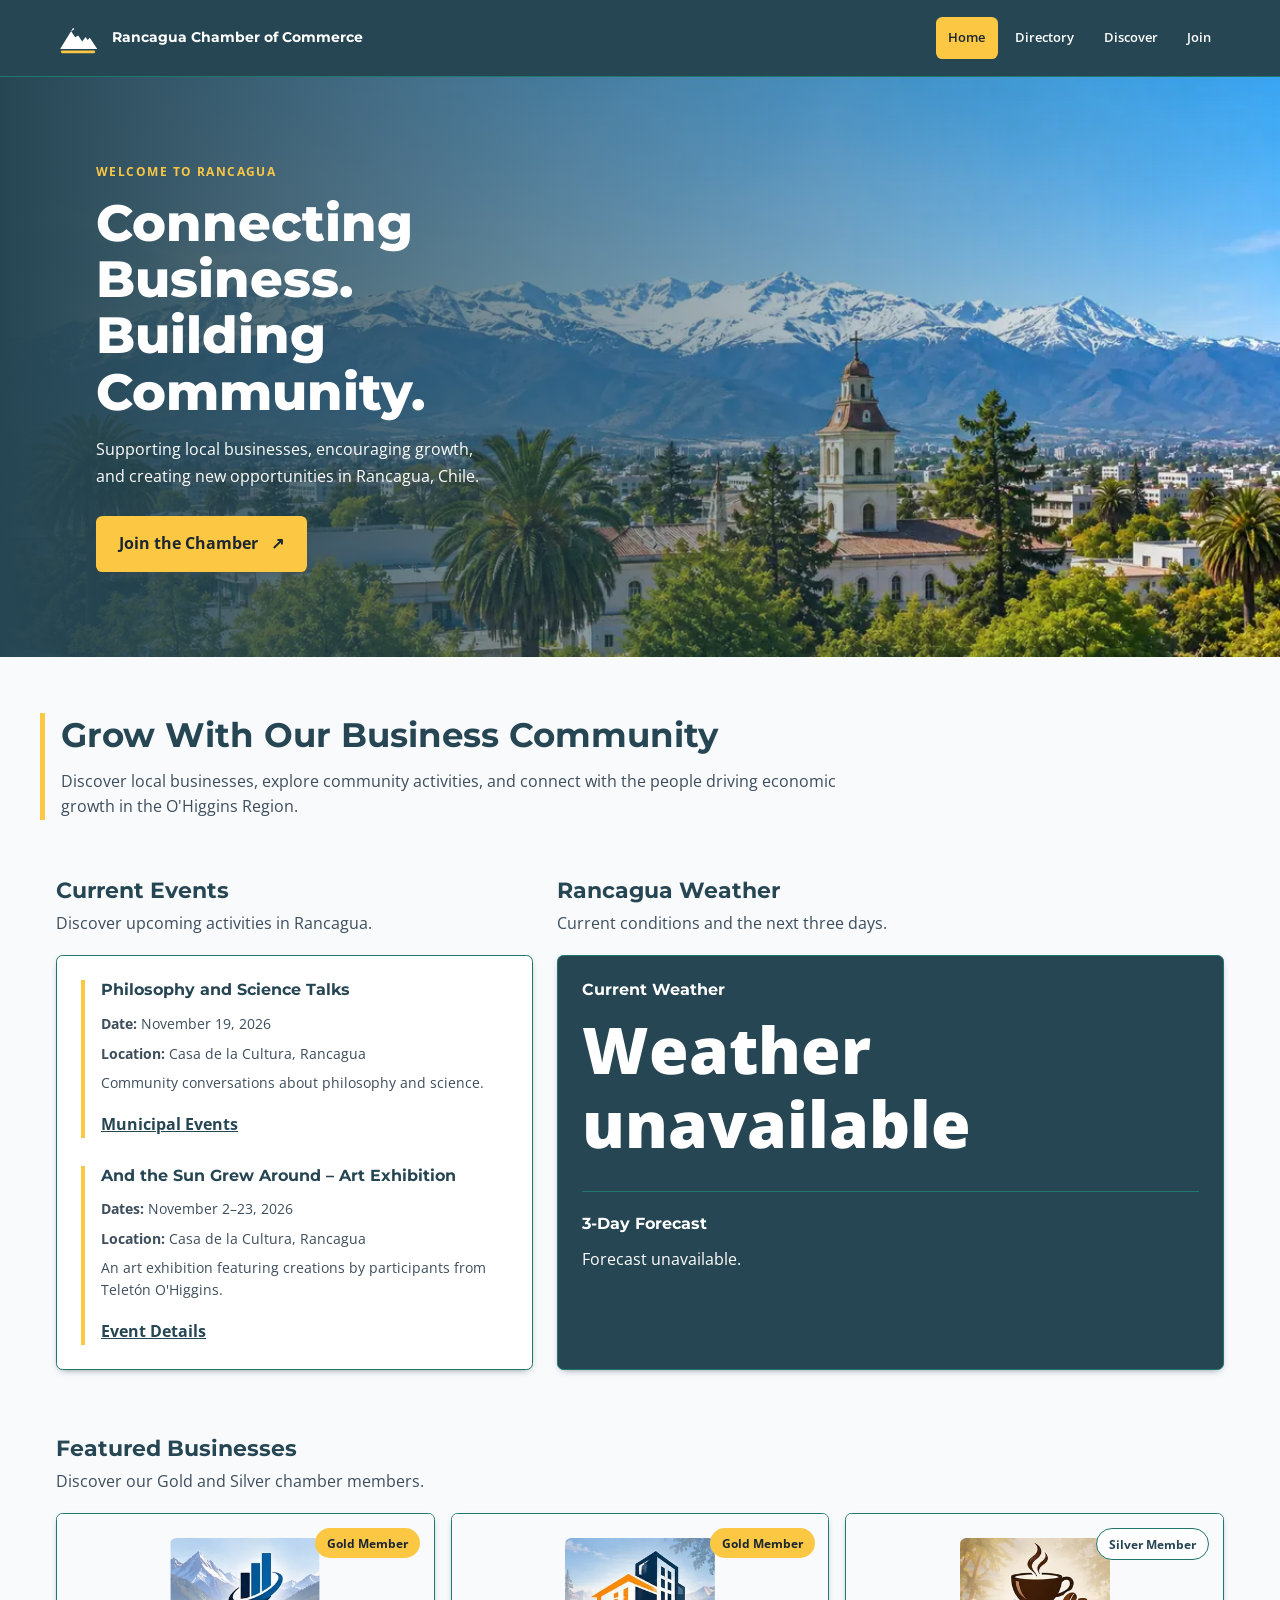
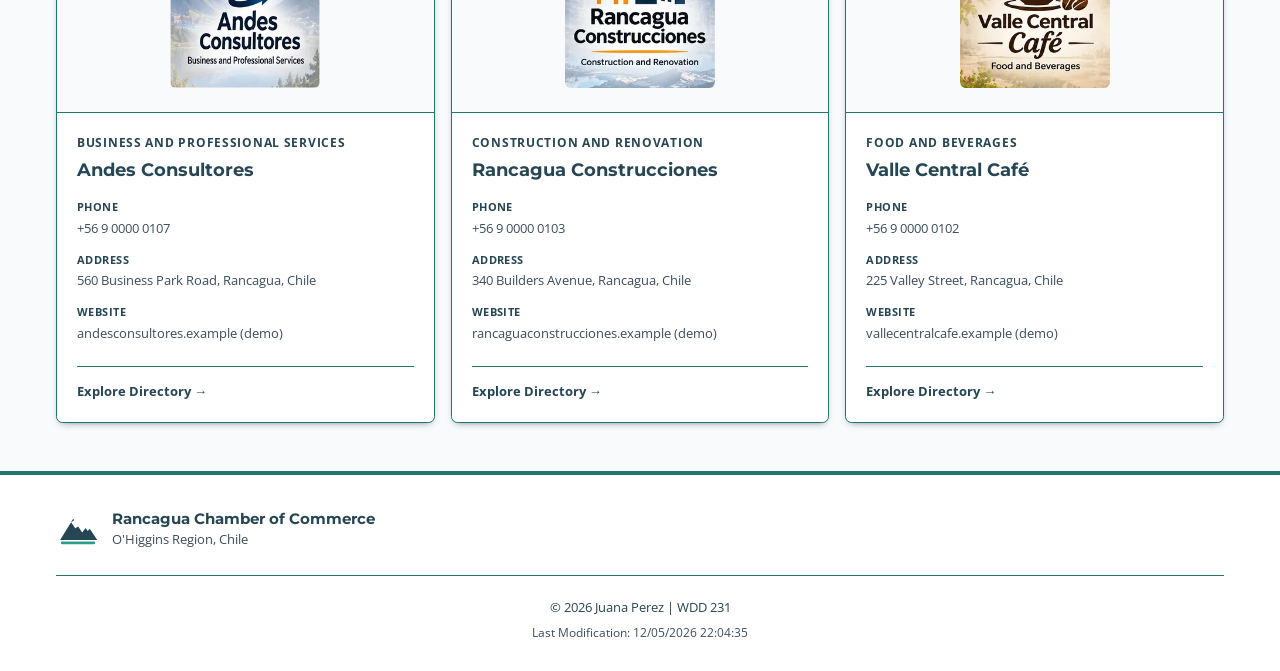
==== commit 37b3db60: "edit logo home" ====
--- a/chamber/index.html
+++ b/chamber/index.html
@@ -1,4 +1,3 @@
-
 <!DOCTYPE html>
 <html lang="en">
 
@@ -38,7 +37,7 @@
     <header class="site-header">
         <div class="header-container">
             <a href="index.html" class="brand" aria-label="Rancagua Chamber of Commerce - Home">
-                <img src="images/favicon.svg" alt="" width="48" height="48">
+                <img src="images/logo-navbar.svg" alt="" width="48" height="48">
                 <span class="brand-name">Rancagua Chamber of Commerce</span>
             </a>
 
--- a/chamber/styles/larger.css
+++ b/chamber/styles/larger.css
@@ -352,3 +352,12 @@
         font-size: 2.7rem;
     }
 }
+@media (min-width: 1200px) {
+    .header-container {
+        padding-left: calc((100vw - 1200px) / 2 + 1rem);
+    }
+
+    .site-nav ul {
+        padding-right: calc((100vw - 1200px) / 2 + 1rem);
+    }
+}
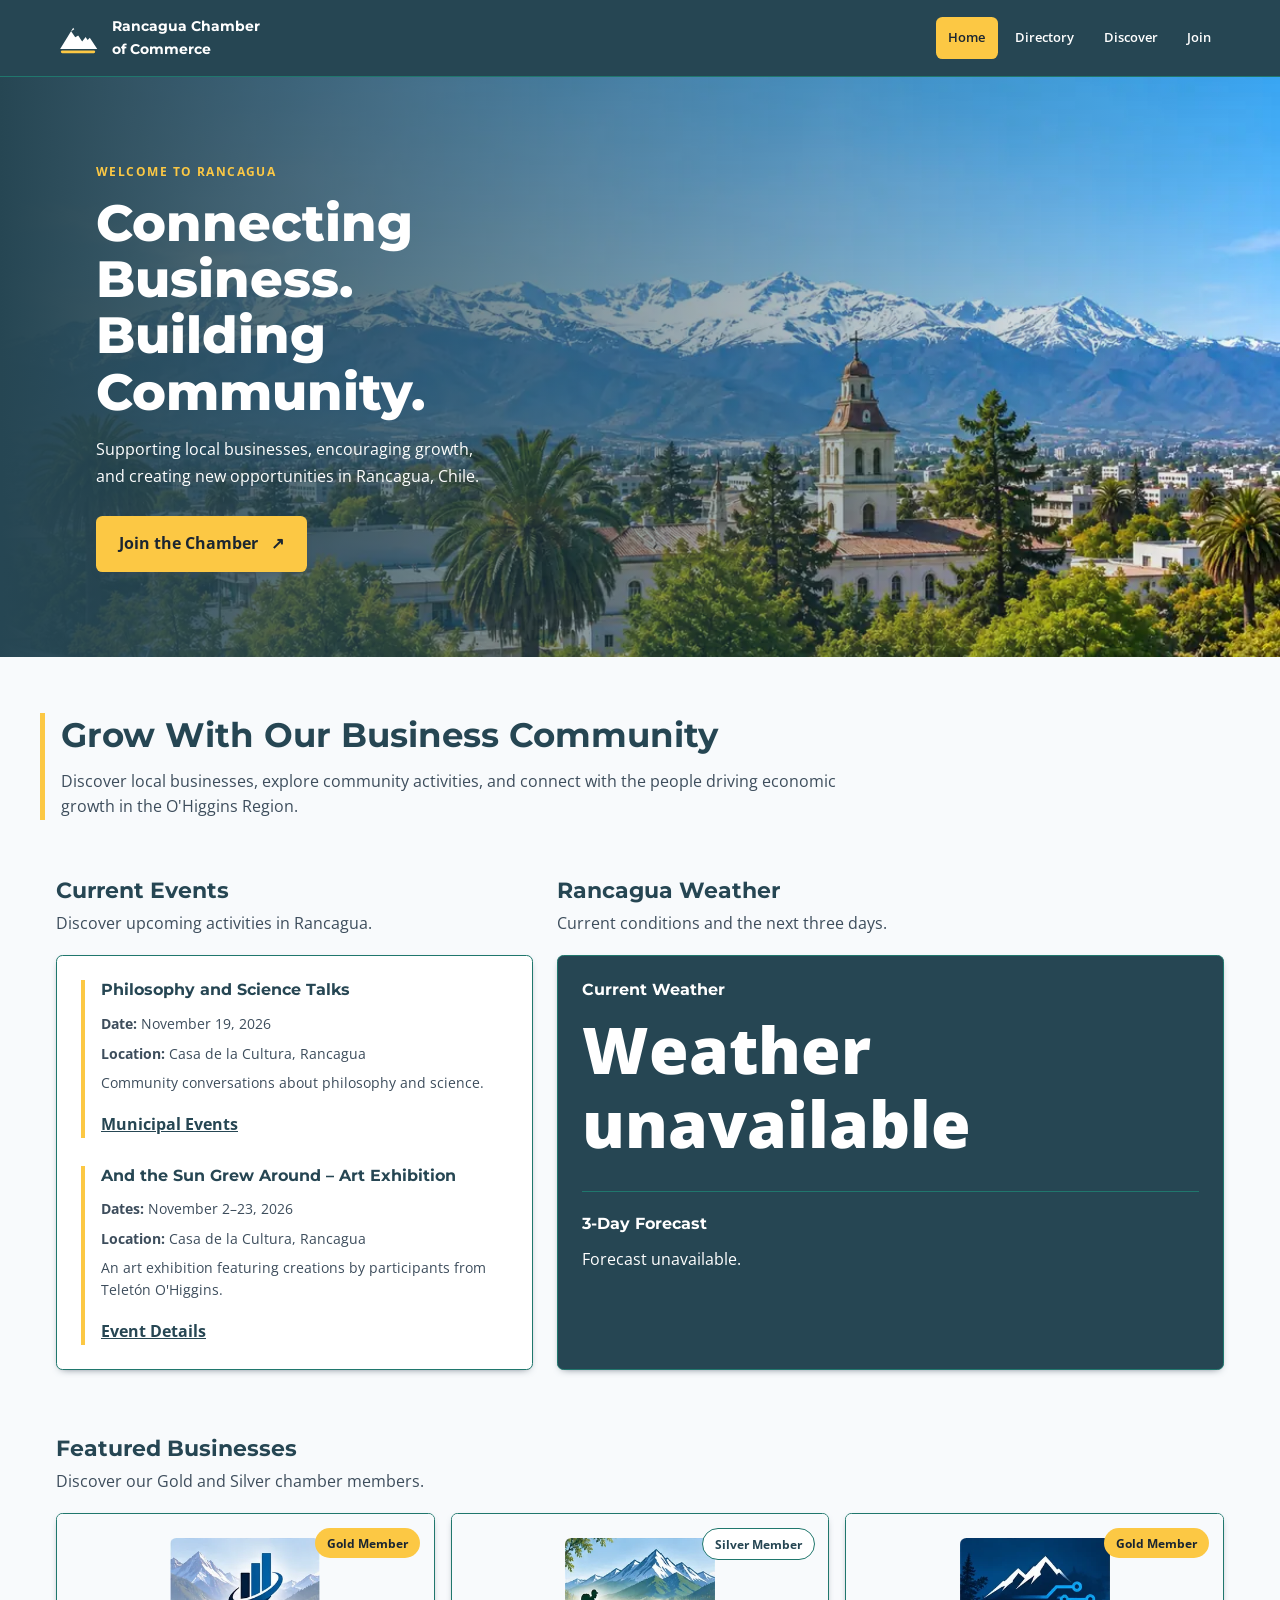
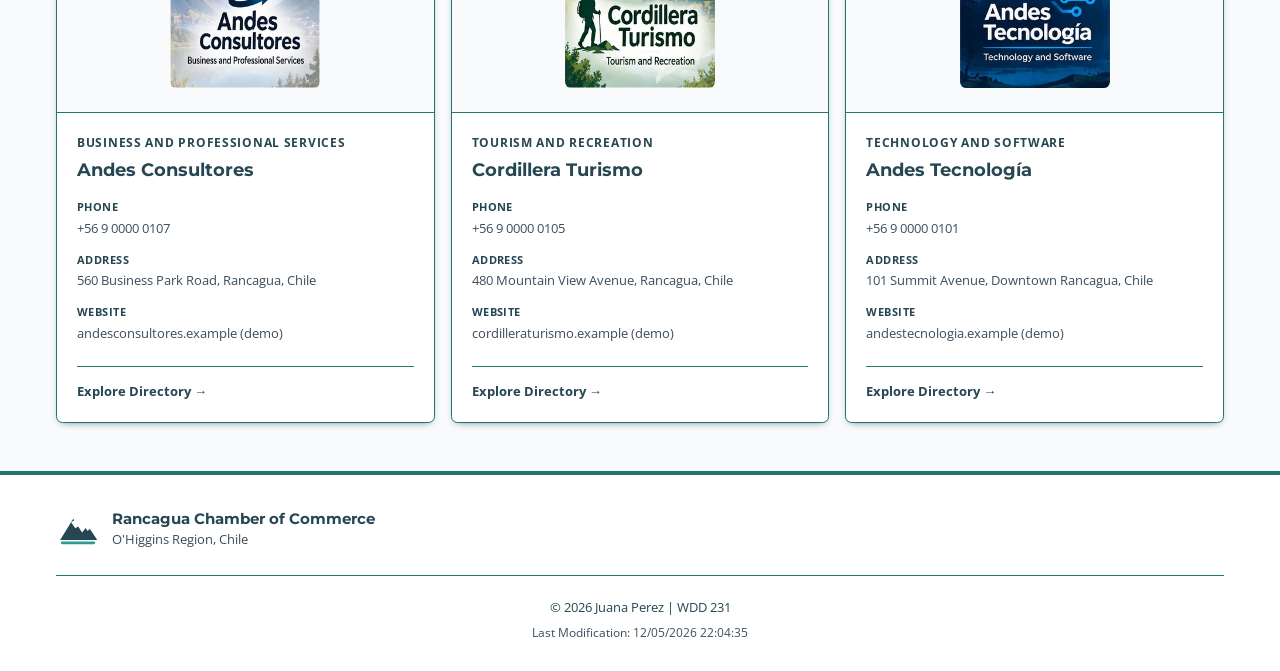
==== commit 2456fad9: "edit html" ====
--- a/chamber/index.html
+++ b/chamber/index.html
@@ -38,7 +38,7 @@
         <div class="header-container">
             <a href="index.html" class="brand" aria-label="Rancagua Chamber of Commerce - Home">
                 <img src="images/logo-navbar.svg" alt="" width="48" height="48">
-                <span class="brand-name">Rancagua Chamber of Commerce</span>
+                <span class="brand-name">Rancagua Chamber <br> of Commerce</span>
             </a>
 
             <button
